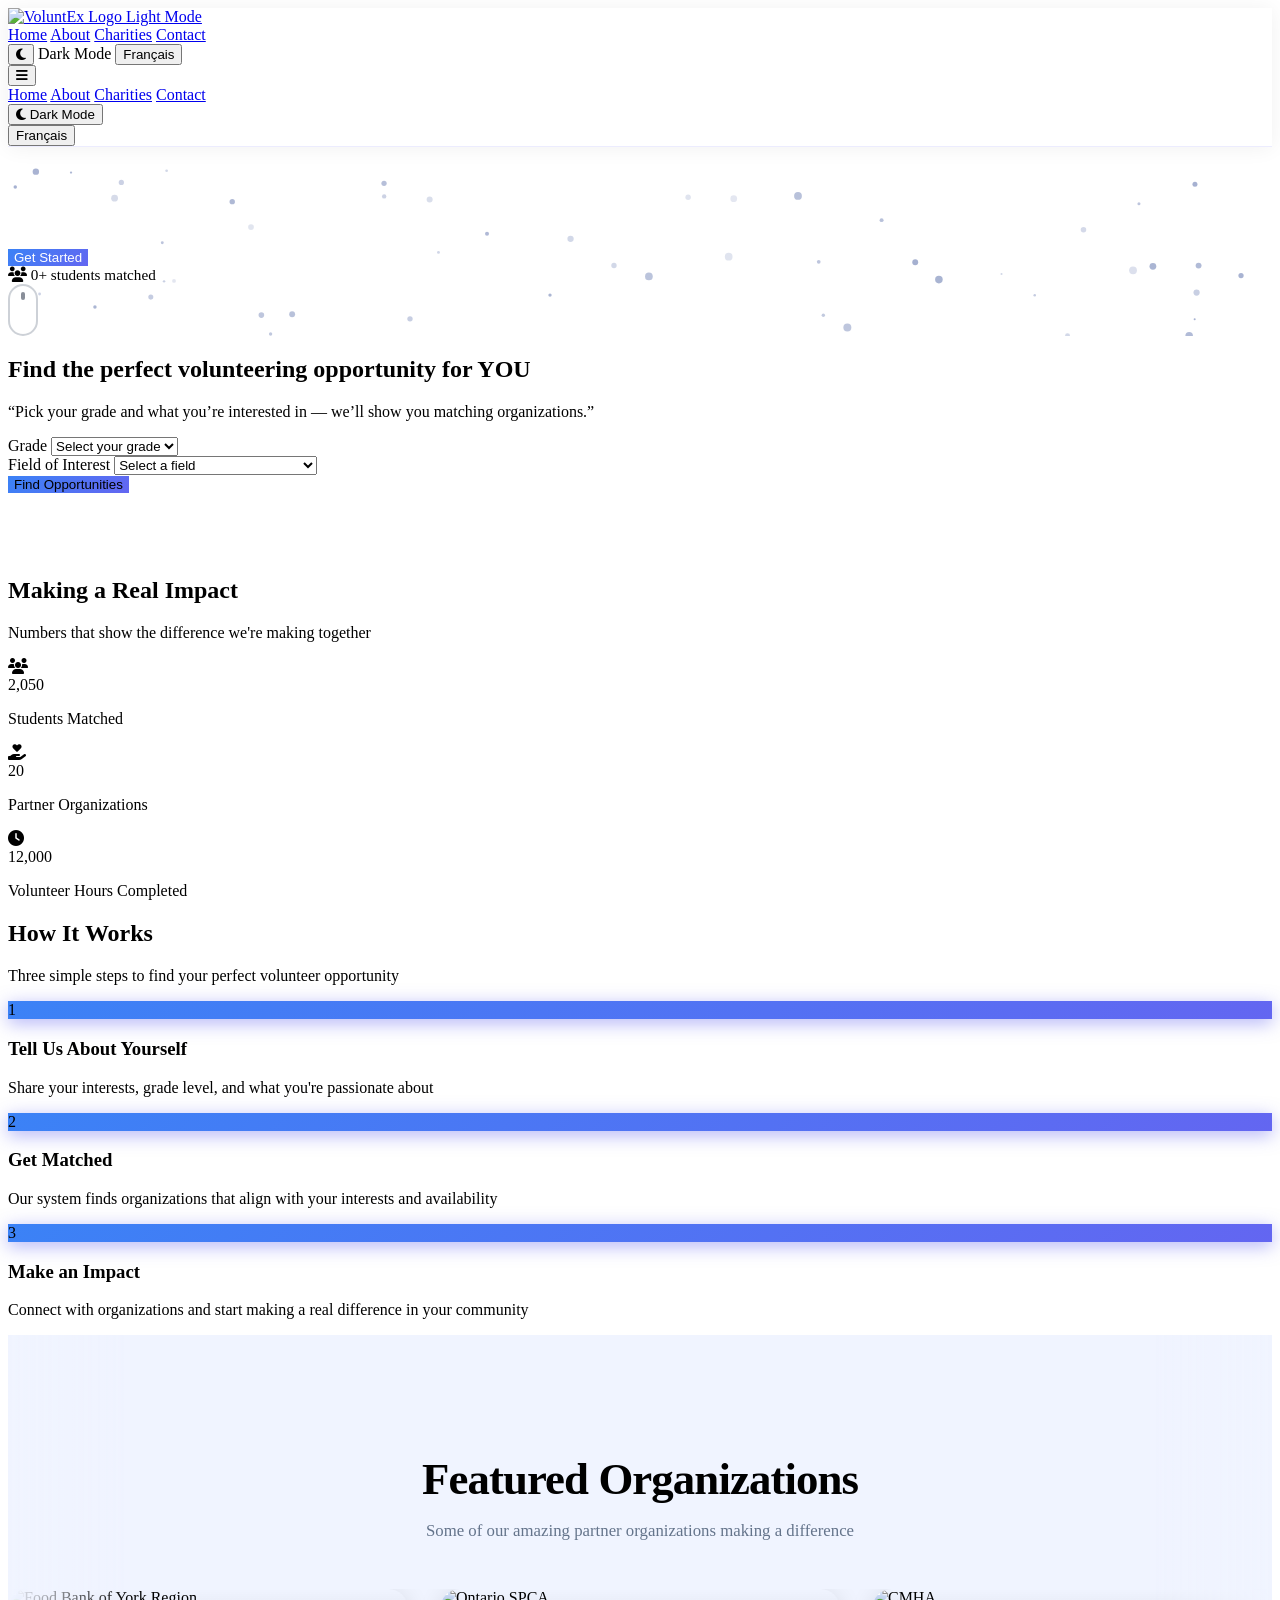
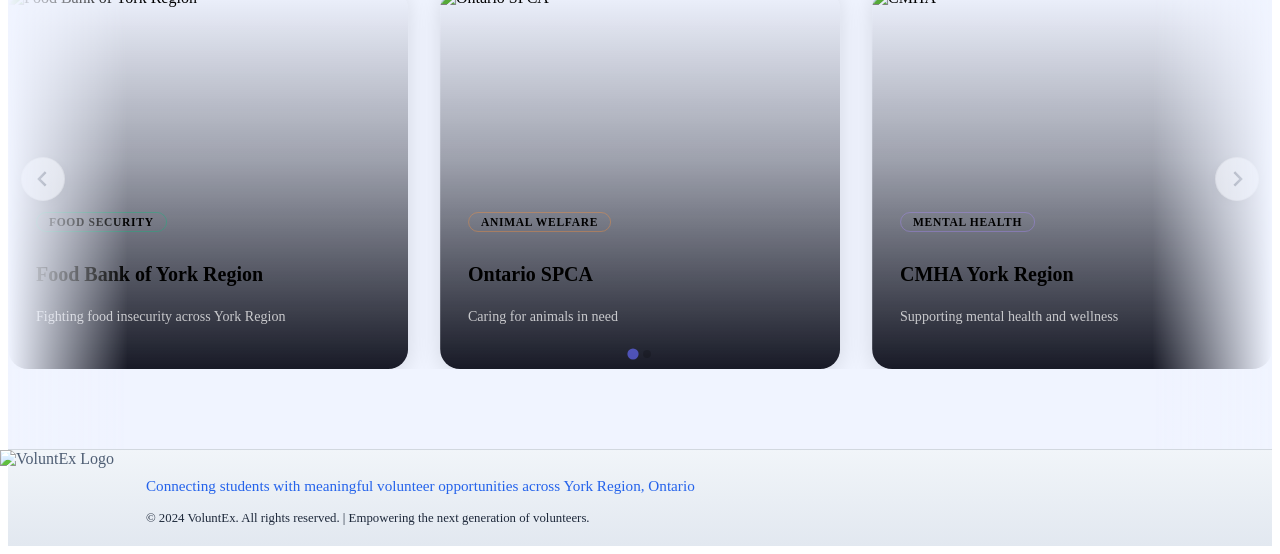
==== index.html @ 77d13716 "Reduce nodes to 70, weaken cursor forces, increase drag for slower interaction" ====
<!DOCTYPE html>
<html lang="en" class="scroll-smooth">
<head>
    <meta charset="UTF-8">
    <meta name="viewport" content="width=device-width, initial-scale=1.0">
    <title>VoluntEx - Connecting Students with Meaningful Volunteer Opportunities</title>
    <meta name="description" content="Are you ready to make real change? VoluntEx connects Ontario students with meaningful volunteer opportunities that go beyond graduation requirements.">
    
    <!-- Tailwind CSS -->
    <script src="https://cdn.tailwindcss.com"></script>
    
    <!-- Core Libraries -->
    <script src="https://cdnjs.cloudflare.com/ajax/libs/typed.js/2.0.12/typed.min.js"></script>
    <script src="https://cdnjs.cloudflare.com/ajax/libs/animejs/3.2.1/anime.min.js"></script>
    <script src="https://unpkg.com/splitting@1.0.6/dist/splitting.js"></script>
    <link href="https://unpkg.com/splitting@1.0.6/dist/splitting.css" rel="stylesheet">
    <script src="https://cdn.jsdelivr.net/npm/echarts@5.4.3/dist/echarts.min.js"></script>
    <script src="https://cdn.jsdelivr.net/npm/@splidejs/splide@4.1.4/dist/js/splide.min.js"></script>
    <link href="https://cdn.jsdelivr.net/npm/@splidejs/splide@4.1.4/dist/css/splide.min.css" rel="stylesheet">
    <!-- Font Awesome -->
   <link rel="preconnect" href="https://cdnjs.cloudflare.com" crossorigin>
<link rel="stylesheet" href="https://cdnjs.cloudflare.com/ajax/libs/font-awesome/6.5.2/css/all.min.css" crossorigin="anonymous" referrerpolicy="no-referrer">


    
    <!-- Dark Mode CSS -->
    <link rel="stylesheet" href="dark-mode.css">
    <link rel="stylesheet" href="font.css">
    <link rel="stylesheet" href="theme.css">

    
    <!-- Custom Styles -->
    <style>
        
        .animate-fade-in {
            animation: fadeIn 0.6s ease-out forwards;
        }
        
        .animate-slide-up {
            animation: slideUp 0.6s ease-out forwards;
        }
        
        .animate-scale-up {
            transform: scale(1.05);
        }
        
        .animate-slide-out {
            animation: slideOut 0.3s ease-out forwards;
        }
        
        @keyframes fadeIn {
            from { opacity: 0; }
            to { opacity: 1; }
        }
        
        @keyframes slideUp {
            from { 
                opacity: 0; 
                transform: translateY(30px); 
            }
            to { 
                opacity: 1; 
                transform: translateY(0); 
            }
        }
        
        @keyframes slideOut {
            from { 
                opacity: 1; 
                transform: translateX(0); 
            }
            to { 
                opacity: 0; 
                transform: translateX(100px); 
            }
        }
        
        .line-clamp-3 {
            display: -webkit-box;
            -webkit-line-clamp: 3;
            -webkit-box-orient: vertical;
            overflow: hidden;
        }
        
        .organization-card {
            opacity: 0;
            transform: translateY(30px);
        }
        
        .organization-card.animate-slide-up {
            opacity: 1;
            transform: translateY(0);
        }
        
        /* Particle background */
        #particle-canvas {
            position: absolute;
            top: 0;
            left: 0;
            width: 100%;
            height: 100%;
            z-index: 1;
        }
        
        .hero-content {
            position: relative;
            z-index: 2;
        }
        
        /* Custom scrollbar */
        ::-webkit-scrollbar {
            width: 8px;
        }
        
        ::-webkit-scrollbar-track {
            background: #f1f1f1;
        }
        
        ::-webkit-scrollbar-thumb {
            background: #1E3A8A;
            border-radius: 4px;
        }
        
        ::-webkit-scrollbar-thumb:hover {
            background: #1e40af;
        }
        
        /* Typed.js cursor styling */
        .typed-cursor {
            color: #1E3A8A;
            font-weight: 300;
        }
        .dark .typed-cursor {
            color: #60A5FA;
        }

        /* ── Hero gradient orbs (dark mode only) ── */
        .hero-orb {
            position: absolute;
            border-radius: 50%;
            filter: blur(90px);
            opacity: 0;
            pointer-events: none;
            z-index: 1;
            animation: heroOrbFloat 14s ease-in-out infinite;
        }
        html.dark .hero-orb { opacity: 0.15; }
        .hero-orb-1 { width: 560px; height: 560px; background: #3b82f6; top: -140px; left: -100px; animation-delay: 0s; }
        .hero-orb-2 { width: 420px; height: 420px; background: #6366f1; bottom: -100px; right: -80px; animation-delay: 7s; }
        /* JS parallax overrides the float animation, so pause CSS float when mouse is available */
        @media (hover: hover) {
            .hero-orb { animation-play-state: paused; }
        }
        @keyframes heroOrbFloat {
            0%,100% { transform: translateY(0) scale(1); }
            50%      { transform: translateY(-28px) scale(1.05); }
        }

        /* ── Hero h1 gradient (animated shift) ── */
        html.dark .hero-content h1 {
            background: linear-gradient(135deg, #ffffff 0%, #bfdbfe 40%, #a5b4fc 70%, #c4b5fd 100%);
            background-size: 250% 250%;
            -webkit-background-clip: text;
            -webkit-text-fill-color: transparent;
            background-clip: text;
            padding-bottom: 0.18em;
            line-height: 1.15;
            animation: heroGradientShift 6s ease-in-out infinite;
        }
        @keyframes heroGradientShift {
            0%   { background-position: 0% 50%; }
            50%  { background-position: 100% 50%; }
            100% { background-position: 0% 50%; }
        }

        /* ── Button shimmer sweep ── */
        #startMatching {
            position: relative;
            overflow: hidden;
        }
        #startMatching::after {
            content: '';
            position: absolute;
            top: 0;
            left: -75%;
            width: 50%;
            height: 100%;
            background: linear-gradient(120deg, transparent 0%, rgba(255,255,255,0.28) 50%, transparent 100%);
            transform: skewX(-20deg);
            animation: btnShimmer 3.5s ease-in-out infinite;
            animation-delay: 2s;
        }
        @keyframes btnShimmer {
            0%   { left: -75%; opacity: 0; }
            10%  { opacity: 1; }
            50%  { left: 125%; opacity: 1; }
            51%  { opacity: 0; }
            100% { left: 125%; opacity: 0; }
        }

        /* ── Hero stat badge ── */
        .hero-stat-badge {
            font-size: 0.95rem;
        }

        /* ── Button glow pulse ── */
        @keyframes vxBtnPulse {
            0%   { box-shadow: 0 0 0 0 rgba(59,130,246,0.6); }
            65%  { box-shadow: 0 0 0 16px rgba(59,130,246,0); }
            100% { box-shadow: 0 0 0 0 rgba(59,130,246,0); }
        }
        .hero-btn-pulse {
            animation: vxBtnPulse 2.5s ease-out infinite;
        }

        /* ── Scroll pill indicator ── */
        .hero-scroll-pill {
            width: 26px; height: 42px;
            border: 2px solid rgba(156,163,175,0.5);
            border-radius: 999px;
            display: flex;
            justify-content: center;
            padding-top: 6px;
        }
        html.dark .hero-scroll-pill {
            border-color: rgba(255,255,255,0.3);
        }
        .hero-scroll-dot {
            width: 4px; height: 8px;
            background: rgba(107,114,128,0.8);
            border-radius: 999px;
            animation: heroScrollDot 1.8s ease-in-out infinite;
        }
        html.dark .hero-scroll-dot { background: rgba(255,255,255,0.6); }
        @keyframes heroScrollDot {
            0%,100% { transform: translateY(0); opacity: 1; }
            60%      { transform: translateY(12px); opacity: 0; }
        }

        @media (prefers-reduced-motion: reduce) {
            .hero-orb, .hero-scroll-dot { animation: none; }
            .hero-btn-pulse { animation: none; }
        }
        
        /* Ensure proper contrast in hero section */
        .dark .bg-gradient-to-br.from-blue-50.to-indigo-100 {
            background: linear-gradient(to bottom right, #0F172A, #1E293B) !important;
        }
    </style>
</head>
<body class="bg-gray-50 dark:bg-slate-900 text-gray-600 dark:text-gray-200 transition-colors duration-300">
    
    <!-- Navigation -->
    <nav class="fixed top-0 left-0 right-0 z-50 bg-white/80 dark:bg-slate-900/80 backdrop-blur-md border-b border-gray-200 dark:border-gray-700">
        <div class="max-w-7xl mx-auto px-4 sm:px-6 lg:px-8">
            <div class="flex justify-between items-center h-16">
                
                <!-- Logo -->
<!-- Light mode logo (shown only in light mode) -->
    <a href="index.html" class="flex items-center">
    <img 
      src="images/blue-transparent-background.png" 
      alt="VoluntEx Logo Light Mode"
      class="logo-light h-40 md:h-100 w-auto mr-3"
    />

    <!-- Dark mode logo (shown only in dark mode) -->
    <img 
      src="images/no-background-logo.png" 
      alt="VoluntEx Logo Dark Mode"
      class="logo-dark h-40 md:h-100 w-auto mr-3"
    />
</a>

                
                <!-- Desktop Navigation -->
                <div class="hidden md:block">
                    <div class="ml-10 flex items-baseline space-x-8">
                        <a href="index.html" class="text-gray-600 dark:text-blue-400 font-medium hover:text-blue-700 dark:hover:text-blue-300 transition-colors" data-translate="home">Home</a>
                        <a href="about.html" class="text-gray-700 dark:text-gray-300 hover:text-gray-600 dark:hover:text-blue-400 transition-colors" data-translate="about">About</a>
                        <a href="charities.html" class="text-gray-700 dark:text-gray-300 hover:text-gray-600 dark:hover:text-blue-400 transition-colors" data-translate="charities">Charities</a>
                        <a href="contact.html" class="text-gray-700 dark:text-gray-300 hover:text-gray-600 dark:hover:text-blue-400 transition-colors" data-translate="contact">Contact</a>
                    </div>
                </div>
                
                <!-- Action Buttons -->
                <div class="hidden md:flex items-center space-x-4">
                    <button id="darkModeToggle" class="p-2 rounded-lg hover:bg-gray-100 dark:hover:bg-gray-800 transition-colors">
                        <i class="fa-solid fa-moon text-gray-600 dark:text-gray-600"></i>
                    </button>
                    <span id="darkModeText" class="text-sm text-gray-600 dark:text-gray-600" data-translate="darkMode">Dark Mode</span>
                    <button id="languageToggle" class="px-3 py-1 text-sm font-medium text-gray-600 dark:text-blue-400 hover:text-blue-700 dark:hover:text-blue-300 transition-colors">
                        <span id="languageText" data-translate="french">Français</span>
                    </button>
                </div>
                
                <!-- Mobile menu button -->
                <div class="md:hidden">
                    <button class="mobile-menu-btn p-2 rounded-md text-gray-700 dark:text-gray-300 hover:text-gray-600 dark:hover:text-blue-400">
                        <i class="fa-solid fa-bars"></i>
                    </button>
                </div>
            </div>
        </div>
        
        <!-- Mobile Navigation -->
        <div class="mobile-menu hidden md:hidden bg-white dark:bg-slate-900 border-t border-gray-200 dark:border-gray-700">
            <div class="px-2 pt-2 pb-3 space-y-1">
                <a href="index.html" class="block px-3 py-2 text-gray-600 dark:text-blue-400 font-medium" data-translate="home">Home</a>
                <a href="about.html" class="block px-3 py-2 text-gray-700 dark:text-gray-300 hover:text-gray-600 dark:hover:text-blue-400" data-translate="about">About</a>
                <a href="charities.html" class="block px-3 py-2 text-gray-700 dark:text-gray-300 hover:text-gray-600 dark:hover:text-blue-400" data-translate="charities">Charities</a>
                <a href="contact.html" class="block px-3 py-2 text-gray-700 dark:text-gray-300 hover:text-gray-600 dark:hover:text-blue-400" data-translate="contact">Contact</a>
                <div class="px-3 py-2">
                    <button id="mobileDarkModeToggle" class="flex items-center space-x-2 text-gray-700 dark:text-gray-300">
                        <i class="fa-solid fa-moon"></i>
                        <span data-translate="darkMode">Dark Mode</span>
                    </button>
                </div>
                <div class="px-3 py-2">
                    <button id="mobileLanguageToggle" class="flex items-center space-x-2 text-gray-600 dark:text-blue-400">
                        <span data-translate="french">Français</span>
                    </button>
                </div>
            </div>
        </div>
    </nav>

    <!-- Hero Section -->
    <section class="relative min-h-screen flex items-center justify-center overflow-hidden bg-gradient-to-br from-blue-50 to-indigo-100 dark:from-slate-900 dark:to-slate-800">
        <!-- Animated background orbs (dark mode only) -->
        <div class="hero-orb hero-orb-1"></div>
        <div class="hero-orb hero-orb-2"></div>

        <div id="particle-canvas"></div>

        <div class="hero-content max-w-7xl mx-auto px-4 sm:px-6 lg:px-8 text-center">
            <div class="max-w-4xl mx-auto">

                <!-- Main Motto -->
                <h1 class="text-5xl md:text-7xl font-bold text-black dark:text-white mb-6" style="opacity:0;transform:translateY(40px);">
                    <span id="motto" data-translate="motto">Are you ready to make real change?</span>
                </h1>

                <!-- Subtitle -->
                <p id="subtitle" class="text-xl md:text-2xl text-gray-600 dark:text-gray-300 mb-8" style="opacity:0;" data-translate="subtitle">
                    Connecting students with meaningful volunteer opportunities that go beyond graduation requirements.
                </p>

                <!-- CTA Button + stat badge -->
                <div class="flex flex-col sm:flex-row gap-4 justify-center items-center">
                    <button id="startMatching" class="bg-blue-600 hover:bg-blue-700 text-white font-semibold py-4 px-8 rounded-lg text-lg transition-all duration-300 transform hover:scale-105 hover:shadow-lg" data-translate="getStarted">
                        Get Started
                    </button>
                    <div class="hero-stat-badge flex items-center text-gray-600 dark:text-gray-400">
                        <i class="fa-solid fa-users mr-2"></i>
                        <span data-translate="studentsMatchedBadge">2,500+ students matched</span>
                    </div>
                </div>
            </div>
        </div>

        <!-- Scroll indicator -->
        <div class="absolute bottom-8 left-1/2 transform -translate-x-1/2">
            <div class="hero-scroll-pill">
                <div class="hero-scroll-dot"></div>
            </div>
        </div>
    </section>

    <!-- Student Matching Form Section -->
    <section id="matchingFormSection" class="hidden py-20 bg-white dark:bg-slate-900">
        <div class="max-w-4xl mx-auto px-4 sm:px-6 lg:px-8">
            <div class="text-center mb-12">
                <h2 class=”text-3xl md:text-4xl font-bold text-black

 dark:text-white
 mb-4” data-translate=”matchingFormTitle”>
                Find the perfect volunteering opportunity for YOU
                </h2>
                <p class=”text-lg text-gray-600 dark:text-gray-300” data-translate=”matchingFormSubtitle”>
                    “Pick your grade and what you’re interested in — we’ll show you matching organizations.”
                </p>
            </div>
            
            <form id="studentMatchingForm" class="bg-gray-50 dark:bg-slate-800 rounded-2xl p-8 shadow-lg">
                <div class="grid md:grid-cols-2 gap-6">
                   
                    
                    <!-- Grade -->
                    <div class="form-element md:col-span-2">
                        <label for="grade" class="block text-sm font-medium text-gray-700 dark:text-gray-300 mb-2" data-translate="grade">Grade</label>
                        <select id="grade" name="grade" required 
                                class="w-full px-4 py-3 border border-gray-300 dark:border-gray-600 rounded-lg focus:ring-2 focus:ring-blue-500 focus:border-transparent dark:bg-slate-700 
 dark:text-white
 transition-all">
                            <option value="" data-translate="selectGrade">Select your grade</option>
                            <option value="9" data-translate="grade9">Grade 9</option>
                            <option value="10" data-translate="grade10">Grade 10</option>
                            <option value="11" data-translate="grade11">Grade 11</option>
                            <option value="12" data-translate="grade12">Grade 12</option>
                        </select>
                    </div>
                    
                    <!-- Field of Interest -->
                    <div class="form-element md:col-span-2">
                        <label for="fieldOfInterest" class="block text-sm font-medium text-gray-700 dark:text-gray-300 mb-2" data-translate="fieldOfInterest">Field of Interest</label>
                        <select id="fieldOfInterest" name="fieldOfInterest" required 
                                class="w-full px-4 py-3 border border-gray-300 dark:border-gray-600 rounded-lg focus:ring-2 focus:ring-blue-500 focus:border-transparent dark:bg-slate-700 
 dark:text-white
 transition-all">
                            <option value="" data-translate="selectAField">Select a field</option>
                            <option value="Youth Services" data-translate="optYouthServices">Youth Services & Mentorship</option>
                            <option value="Food Security" data-translate="optFoodSecurity">Food Security & Nutrition</option>
                            <option value="Animal Welfare" data-translate="optAnimalWelfare">Animal Welfare & Care</option>
                            <option value="Mental Health" data-translate="optMentalHealth">Mental Health & Wellness</option>
                            <option value="Senior Support" data-translate="optSeniorSupport">Senior Support & Care</option>
                            <option value="Environmental" data-translate="optEnvironmental">Environmental & Sustainability</option>
                            <option value="Healthcare" data-translate="optHealthcare">Healthcare & Medical</option>
                            <option value="Women & Children's Shelter" data-translate="optWomensServices">Women & Children's Services</option>
                        </select>
                    </div>
                </div>   
                <div class="text-center mt-8 flex w-full justify-center">
                    <button type="submit" 
                            class="bg-blue-600 hover:bg-blue-700 text-black
 dark:text-white
 font-semibold py-4 px-8 rounded-lg text-lg transition-all duration-300 transform hover:scale-105 hover:shadow-lg" data-translate="findOpportunities">
                        Find Opportunities
                    </button>
                </div>
            </form>
        </div>
    </section>

    <!-- Matching Results Section -->
    <section id="matchingResults" class="hidden py-24 vx-matching-section" style="opacity:0;transform:translateY(40px);transition:opacity 0.6s ease,transform 0.6s ease;">
        <div class="max-w-7xl mx-auto px-4 sm:px-6 lg:px-8">
            <div class="text-center mb-14">
                <span class="vx-match-badge inline-block px-4 py-1 rounded-full text-sm font-semibold mb-4 tracking-widest uppercase" data-translate="yourMatches">Your Matches</span>
                <h2 class="vx-match-heading text-4xl md:text-5xl font-bold mb-4" data-translate="matchedOrganizations">Matched Organizations</h2>
                <div class="mx-auto w-16 h-1 rounded-full bg-blue-500"></div>
            </div>
            <div id="matchedOrganizations" class="grid md:grid-cols-2 lg:grid-cols-3 gap-8">
                <!-- Organization cards will be dynamically inserted here -->
            </div>
        </div>
    </section>

    <!-- Statistics Section -->
    <section class="py-20 bg-white dark:bg-slate-900">
        <div class="max-w-7xl mx-auto px-4 sm:px-6 lg:px-8">
            <div class="text-center mb-12">
                <h2 class="text-3xl md:text-4xl font-bold text-black

 dark:text-white
 mb-4" data-translate="impactTitle">
                    Making a Real Impact
                </h2>
                <p class="text-lg text-gray-600 dark:text-gray-300" data-translate="impactSubtitle">
                    Numbers that show the difference we're making together
                </p>
            </div>
            
            <div class="grid md:grid-cols-3 gap-8">
                <div class="text-center animate-on-scroll">
                    <div class="bg-blue-100 dark:bg-blue-900/30 rounded-full w-20 h-20 flex items-center justify-center mx-auto mb-4">
                        <i class="fa-solid fa-users text-gray-600 dark:text-blue-400 text-2xl"></i>
                    </div>
                    <div class="stat-counter text-4xl font-bold text-black
 
 dark:text-white
 mb-2" data-target="2500">0</div>
                    <p class="text-gray-600 dark:text-gray-300" data-translate="studentsMatched">Students Matched</p>
                </div>

                <div class="text-center animate-on-scroll">
                    <div class="bg-green-100 dark:bg-green-900/30 rounded-full w-20 h-20 flex items-center justify-center mx-auto mb-4">
                        <i class="fa-solid fa-hand-holding-heart text-green-600 dark:text-green-400 text-2xl"></i>
                    </div>
                    <div class="stat-counter text-4xl font-bold text-black

 dark:text-white
 mb-2" data-target="25">0</div>
                    <p class="text-gray-600 dark:text-gray-300" data-translate="partnerOrganizations">Partner Organizations</p>
                </div>

                <div class="text-center animate-on-scroll">
                    <div class="bg-purple-100 dark:bg-purple-900/30 rounded-full w-20 h-20 flex items-center justify-center mx-auto mb-4">
                        <i class="fa-solid fa-clock text-purple-600 dark:text-purple-400 text-2xl"></i>
                    </div>
                    <div class="stat-counter text-4xl font-bold text-black

 dark:text-white
 mb-2" data-target="15000">0</div>
                    <p class="text-gray-600 dark:text-gray-300" data-translate="volunteerHoursCompleted">Volunteer Hours Completed</p>
                </div>
            </div>
        </div>
    </section>

    <!-- How It Works Section -->
    <section class="py-20 bg-gray-50 dark:bg-slate-800">
        <div class="max-w-7xl mx-auto px-4 sm:px-6 lg:px-8">
            <div class="text-center mb-12">
                <h2 class="text-3xl md:text-4xl font-bold text-black

 dark:text-white
 mb-4" data-translate="howItWorks">
                    How It Works
                </h2>
                <p class="text-lg text-gray-600 dark:text-gray-300" data-translate="howItWorksSubtitle">
                    Three simple steps to find your perfect volunteer opportunity
                </p>
            </div>
            
            <div class="grid md:grid-cols-3 gap-8">
                <div class="text-center animate-on-scroll">
                    <div class="bg-blue-600 text-black
 dark:text-white
 rounded-full w-16 h-16 flex items-center justify-center mx-auto mb-6 text-2xl font-bold">1</div>
                    <h3 class="text-xl font-semibold text-black

 dark:text-white
 mb-4" data-translate="step1Title">Tell Us About Yourself</h3>
                    <p class="text-gray-600 dark:text-gray-300" data-translate="step1Desc">Share your interests, grade level, and what you're passionate about</p>
                </div>

                <div class="text-center animate-on-scroll">
                    <div class="bg-blue-600 text-black
 dark:text-white
 rounded-full w-16 h-16 flex items-center justify-center mx-auto mb-6 text-2xl font-bold">2</div>
                    <h3 class="text-xl font-semibold text-black

 dark:text-white
 mb-4" data-translate="step2Title">Get Matched</h3>
                    <p class="text-gray-600 dark:text-gray-300" data-translate="step2Desc">Our system finds organizations that align with your interests and availability</p>
                </div>

                <div class="text-center animate-on-scroll">
                    <div class="bg-blue-600 text-black
 dark:text-white
 rounded-full w-16 h-16 flex items-center justify-center mx-auto mb-6 text-2xl font-bold">3</div>
                    <h3 class="text-xl font-semibold text-black

 dark:text-white
 mb-4" data-translate="step3Title">Make an Impact</h3>
                    <p class="text-gray-600 dark:text-gray-300" data-translate="step3Desc">Connect with organizations and start making a real difference in your community</p>
                </div>
            </div>
        </div>
    </section>

    <!-- Featured Organizations Section -->
    <section class="vx-carousel-section">
        <style>
            /* Section wrapper */
            .vx-carousel-section {
                padding: 5rem 0;
                background: #f0f4ff;
                position: relative;
                overflow: hidden;
            }
            html.dark .vx-carousel-section {
                background: linear-gradient(180deg, #0a0f1e 0%, #0f172a 100%);
            }

            /* Fade edges */
            .vx-carousel-section::before,
            .vx-carousel-section::after {
                content: '';
                position: absolute;
                top: 0; bottom: 0;
                width: 120px;
                z-index: 10;
                pointer-events: none;
            }
            .vx-carousel-section::before {
                left: 0;
                background: linear-gradient(to right, #f0f4ff, transparent);
            }
            .vx-carousel-section::after {
                right: 0;
                background: linear-gradient(to left, #f0f4ff, transparent);
            }
            html.dark .vx-carousel-section::before {
                background: linear-gradient(to right, #0a0f1e, transparent);
            }
            html.dark .vx-carousel-section::after {
                background: linear-gradient(to left, #0a0f1e, transparent);
            }

            /* Header */
            .vx-carousel-header {
                text-align: center;
                margin-bottom: 3rem;
                position: relative;
                z-index: 2;
            }
            .vx-carousel-header h2 {
                font-size: clamp(2rem, 4vw, 2.8rem);
                font-weight: 800;
                color: #0f172a;
                letter-spacing: -0.02em;
                margin-bottom: 0.5rem;
            }
            html.dark .vx-carousel-header h2 {
                color: #f1f5f9;
            }
            .vx-carousel-header p {
                color: #64748b;
                font-size: 1.05rem;
            }
            html.dark .vx-carousel-header p {
                color: #94a3b8;
            }

            /* Cards */
            .vx-org-card {
                border-radius: 1.25rem;
                overflow: hidden;
                position: relative;
                height: 380px;
                cursor: pointer;
                box-shadow: 0 4px 24px rgba(0,0,0,0.12);
                transition: transform 0.4s cubic-bezier(0.4,0,0.2,1), box-shadow 0.4s ease;
            }
            .vx-org-card:hover {
                transform: translateY(-8px) scale(1.02);
                box-shadow: 0 20px 50px rgba(0,0,0,0.22);
            }
            .vx-org-card img {
                width: 100%; height: 100%;
                object-fit: cover;
                transition: transform 0.6s ease;
            }
            .vx-org-card:hover img {
                transform: scale(1.07);
            }
            /* Gradient overlay */
            .vx-org-card-overlay {
                position: absolute;
                inset: 0;
                background: linear-gradient(to top, rgba(5,7,20,0.92) 0%, rgba(5,7,20,0.35) 55%, transparent 100%);
                display: flex;
                flex-direction: column;
                justify-content: flex-end;
                padding: 1.75rem;
            }
            .vx-org-card-badge {
                display: inline-block;
                padding: 3px 12px;
                border-radius: 999px;
                font-size: 0.72rem;
                font-weight: 700;
                letter-spacing: 0.06em;
                text-transform: uppercase;
                margin-bottom: 0.6rem;
                width: fit-content;
            }
            .vx-org-card h3 {
                font-size: 1.25rem;
                font-weight: 700;
                color: #fff;
                margin-bottom: 0.3rem;
                line-height: 1.3;
            }
            .vx-org-card p {
                font-size: 0.88rem;
                color: rgba(255,255,255,0.72);
                line-height: 1.5;
            }

            /* Custom Splide arrows */
            #featuredOrganizations .splide__arrow {
                background: rgba(255,255,255,0.12);
                border: 1px solid rgba(255,255,255,0.2);
                backdrop-filter: blur(8px);
                width: 44px; height: 44px;
                border-radius: 50%;
                transition: background 0.2s, transform 0.2s;
            }
            #featuredOrganizations .splide__arrow:hover {
                background: rgba(99,102,241,0.5);
                transform: scale(1.1);
            }
            #featuredOrganizations .splide__arrow svg {
                fill: #fff;
            }

            /* Splide pagination dots */
            #featuredOrganizations .splide__pagination__page {
                background: rgba(255,255,255,0.3);
                width: 8px; height: 8px;
                transition: background 0.25s, transform 0.25s;
            }
            #featuredOrganizations .splide__pagination__page.is-active {
                background: #6366f1;
                transform: scale(1.4);
            }

            /* Light mode overrides for carousel */
            /* Light mode carousel fixes */
            html:not(.dark) #featuredOrganizations .splide__arrow {
                background: rgba(255,255,255,0.85);
                border: 1px solid rgba(0,0,0,0.12);
                box-shadow: 0 2px 8px rgba(0,0,0,0.12);
            }
            html:not(.dark) #featuredOrganizations .splide__arrow:hover {
                background: rgba(99,102,241,0.15);
                border-color: rgba(99,102,241,0.4);
            }
            html:not(.dark) #featuredOrganizations .splide__arrow svg {
                fill: #1e293b;
            }
            html:not(.dark) #featuredOrganizations .splide__pagination__page {
                background: rgba(0,0,0,0.25);
            }
            html:not(.dark) #featuredOrganizations .splide__pagination__page.is-active {
                background: #6366f1;
            }
        </style>

        <div class="max-w-7xl mx-auto px-4 sm:px-6 lg:px-8" style="position:relative;z-index:2;">
            <div class="vx-carousel-header">
                <h2 data-translate="featuredOrganizations">Featured Organizations</h2>
                <p data-translate="featuredSubtitle">Some of our amazing partner organizations making a difference</p>
            </div>

            <div class="splide" id="featuredOrganizations">
                <div class="splide__track">
                    <ul class="splide__list">
                        <li class="splide__slide">
                            <div class="vx-org-card">
                                <img src="images/york-region-food-bank.jpg" alt="Food Bank of York Region">
                                <div class="vx-org-card-overlay">
                                    <span class="vx-org-card-badge" style="background:rgba(16,185,129,0.25);color:#6ee7b7;border:1px solid rgba(16,185,129,0.4);" data-translate="foodSecurity">Food Security</span>
                                    <h3>Food Bank of York Region</h3>
                                    <p data-translate="carouselFoodDesc">Fighting food insecurity across York Region</p>
                                </div>
                            </div>
                        </li>
                        <li class="splide__slide">
                            <div class="vx-org-card">
                                <img src="images/ontario-spca.jpeg" alt="Ontario SPCA">
                                <div class="vx-org-card-overlay">
                                    <span class="vx-org-card-badge" style="background:rgba(251,146,60,0.25);color:#fcd34d;border:1px solid rgba(251,146,60,0.4);" data-translate="animalWelfare">Animal Welfare</span>
                                    <h3>Ontario SPCA</h3>
                                    <p data-translate="carouselSpcaDesc">Caring for animals in need</p>
                                </div>
                            </div>
                        </li>
                        <li class="splide__slide">
                            <div class="vx-org-card">
                                <img src="https://kimi-web-img.moonshot.cn/img/images.squarespace-cdn.com/bf0db8737e4ede91184d781d9376aa9f0cd2a75e.png" alt="CMHA">
                                <div class="vx-org-card-overlay">
                                    <span class="vx-org-card-badge" style="background:rgba(167,139,250,0.25);color:#c4b5fd;border:1px solid rgba(167,139,250,0.4);" data-translate="mentalHealth">Mental Health</span>
                                    <h3>CMHA York Region</h3>
                                    <p data-translate="carouselCmhaDesc">Supporting mental health and wellness</p>
                                </div>
                            </div>
                        </li>
                        <li class="splide__slide">
                            <div class="vx-org-card">
                                <img src="https://kimi-web-img.moonshot.cn/img/discoveryvillages.com/3a3194fef234b60854544bc9b6d9cff89814b6bd.jpg" alt="CHATS">
                                <div class="vx-org-card-overlay">
                                    <span class="vx-org-card-badge" style="background:rgba(20,184,166,0.25);color:#99f6e4;border:1px solid rgba(20,184,166,0.4);" data-translate="seniorSupport">Senior Support</span>
                                    <h3>CHATS</h3>
                                    <p data-translate="carouselChatsDesc">Supporting seniors in our community</p>
                                </div>
                            </div>
                        </li>
                    </ul>
                </div>
            </div>
        </div>
    </section>

    <!-- Footer -->
    <footer class="vx-footer">
        <div class="max-w-4xl mx-auto px-6 py-12 vx-footer-inner">
            <img src="images/no-background-logo.png" alt="VoluntEx Logo" class="vx-footer-logo">
            <div class="vx-footer-text">
                <p class="vx-footer-tagline" data-translate="footerTagline">Connecting students with meaningful volunteer opportunities across York Region, Ontario</p>
                <p class="vx-footer-copy" data-translate="footerCopy">© 2024 VoluntEx. All rights reserved. | Empowering the next generation of volunteers.</p>
            </div>
        </div>
    </footer>

    <!-- Particle Background Script -->
    <script>
        let particles = [];
        let canvas, ctx;
        
        function setupParticles() {
            canvas = document.createElement('canvas');
            canvas.id = 'particle-canvas';
            canvas.style.position = 'absolute';
            canvas.style.top = '0';
            canvas.style.left = '0';
            canvas.style.width = '100%';
            canvas.style.height = '100%';
            canvas.style.zIndex = '1';
            
            const heroSection = document.querySelector('.relative.min-h-screen');
            heroSection.style.position = 'relative';
            heroSection.appendChild(canvas);
            
            ctx = canvas.getContext('2d');
            
            function resizeCanvas() {
                canvas.width = heroSection.offsetWidth;
                canvas.height = heroSection.offsetHeight;
            }
            
            resizeCanvas();
            window.addEventListener('resize', resizeCanvas);
            
            // Create particles
            for (let i = 0; i < 50; i++) {
                particles.push({
                    x: Math.random() * canvas.width,
                    y: Math.random() * canvas.height,
                    vx: (Math.random() - 0.5) * 0.5,
                    vy: (Math.random() - 0.5) * 0.5,
                    size: Math.random() * 3 + 1,
                    opacity: Math.random() * 0.3 + 0.1
                });
            }
            
            animateParticles();
        }
        
        function animateParticles() {
            ctx.clearRect(0, 0, canvas.width, canvas.height);
            
            particles.forEach(particle => {
                particle.x += particle.vx;
                particle.y += particle.vy;
                
                if (particle.x < 0 || particle.x > canvas.width) particle.vx *= -1;
                if (particle.y < 0 || particle.y > canvas.height) particle.vy *= -1;
                
                ctx.beginPath();
                ctx.arc(particle.x, particle.y, particle.size, 0, Math.PI * 2);
                ctx.fillStyle = `rgba(30, 58, 138, ${particle.opacity})`;
                ctx.fill();
            });
            
            requestAnimationFrame(animateParticles);
        }
        
        // Initialize particles after page load
        document.addEventListener('DOMContentLoaded', setupParticles);
    </script>

    <!-- Initialize Splide Carousel -->
    <script>
        document.addEventListener('DOMContentLoaded', function() {
            new Splide('#featuredOrganizations', {
                type: 'loop',
                perPage: 3,
                perMove: 1,
                gap: '2rem',
                autoplay: true,
                interval: 4000,
                breakpoints: {
                    768: {
                        perPage: 1,
                    },
                    1024: {
                        perPage: 2,
                    }
                }
            }).mount();
        });
    </script>

    <!-- Main JavaScript -->
    <script src="main.js?v=28"></script>

    <!-- Hero: Interactive Network Canvas v3 -->
    <script>
    (function () {
        'use strict';

        var canvas, ctx, W, H;
        var mouse = { x: -9999, y: -9999 };
        var nodes = [], ripples = [], packets = [], trail = [];
        var reduced   = window.matchMedia('(prefers-reduced-motion: reduce)').matches;
        var lastPulse = 0;

        var NODE_COUNT  = 70;
        var CONNECT_D   = 165;
        var REPEL_R     = 112;
        var ATTRACT_R   = 245;
        var WEB_R       = 175;
        var MAX_PACKETS = 30;
        var TRAIL_LEN   = 24;
        var COLORS      = ['#3b82f6','#6366f1','#8b5cf6','#60a5fa','#a78bfa'];

        /* Smooth lerp for per-node glow factor — avoids the binary near/far flicker */
        function lerp(a, b, t) { return a + (b - a) * t; }

        function isDark() { return document.documentElement.classList.contains('dark'); }
        function hex(h)   { return { r:parseInt(h.slice(1,3),16), g:parseInt(h.slice(3,5),16), b:parseInt(h.slice(5,7),16) }; }

        function mkNode(xBias) {
            var hub = Math.random() < 0.14;
            var z   = Math.random();
            var spd = 0.03 + z * 0.08;
            var br  = hub ? (1.6 + z*2.4) : (0.6 + z*1.7);
            /* xBias: 0=full random, 1=right half, -1=left half */
            var x = xBias === 1  ? W*0.5 + Math.random()*W*0.5
                  : xBias === -1 ? Math.random()*W*0.5
                  : Math.random()*W;
            return {
                x: x, y: Math.random()*H,
                vx: (Math.random()-0.5)*spd, vy: (Math.random()-0.5)*spd,
                r: br, br: br, z: z,
                op: 0.30 + z*0.70,
                c:  COLORS[Math.floor(Math.random()*COLORS.length)],
                ph: Math.random()*Math.PI*2, hub: hub
            };
        }

        function init() {
            var el = document.getElementById('particle-canvas');
            if (!el) return;
            canvas = document.createElement('canvas');
            canvas.style.cssText = 'position:absolute;top:0;left:0;width:100%;height:100%;display:block;pointer-events:none;';
            el.innerHTML = ''; el.appendChild(canvas);
            ctx = canvas.getContext('2d');
            resize();
            /* Spread evenly: first third left, middle third anywhere, last third right */
            var third = Math.floor(NODE_COUNT / 3);
            for (var i = 0; i < NODE_COUNT; i++) {
                var bias = i < third ? -1 : (i < third*2 ? 0 : 1);
                nodes.push(mkNode(bias));
            }
            window.addEventListener('resize', resize);
            var hero = el.closest('section') || el.parentElement;
            hero.addEventListener('mousemove', function(e) {
                var r = canvas.getBoundingClientRect();
                mouse.x = e.clientX-r.left; mouse.y = e.clientY-r.top;
            });
            hero.addEventListener('mouseleave', function() { mouse.x=-9999; mouse.y=-9999; trail.length=0; });
            hero.addEventListener('click', function(e) {
                if (reduced) return;
                var r = canvas.getBoundingClientRect();
                ripples.push({ x:e.clientX-r.left, y:e.clientY-r.top, r:0, a:1 });
            });
            requestAnimationFrame(draw);
        }

        function resize() {
            var el = document.getElementById('particle-canvas');
            if (!el||!canvas) return;
            W = canvas.width = el.offsetWidth; H = canvas.height = el.offsetHeight;
        }

        function draw(ts) {
            requestAnimationFrame(draw);
            ctx.clearRect(0,0,W,H);
            if (!isDark()) return;

            var t  = ts * 0.001;
            var mx = mouse.x, my = mouse.y;
            var hm = mx > -100;
            var i, j, n, a, b, dx, dy, d, al, rgb, g, rip, k, pk;

            /* ── AUTO-PULSE every 3s from cursor ── */
            if (hm && !reduced && t - lastPulse > 3) {
                ripples.push({ x:mx, y:my, r:0, a:0.5 });
                lastPulse = t;
            }

            /* ── MOUSE COMET TRAIL ── */
            if (hm && !reduced) {
                trail.push({ x:mx, y:my });
                if (trail.length > TRAIL_LEN) trail.shift();
                for (i = 0; i < trail.length; i++) {
                    var age = (i+1) / trail.length;          // 0=oldest 1=newest
                    ctx.beginPath();
                    ctx.arc(trail[i].x, trail[i].y, age*3.2, 0, Math.PI*2);
                    ctx.fillStyle = 'rgba(167,139,250,'+(age*0.38)+')';
                    ctx.fill();
                }
            }

            /* ── CURSOR AURA ── */
            if (hm) {
                var aura = ctx.createRadialGradient(mx,my,0, mx,my,270);
                aura.addColorStop(0,   'rgba(99,102,241,0.14)');
                aura.addColorStop(0.38,'rgba(59,130,246,0.06)');
                aura.addColorStop(1,   'rgba(99,102,241,0)');
                ctx.beginPath(); ctx.arc(mx,my,270,0,Math.PI*2);
                ctx.fillStyle=aura; ctx.fill();
                /* cursor glow — radial gradient, no shadowBlur */
                var cdg = ctx.createRadialGradient(mx,my,0, mx,my,18);
                cdg.addColorStop(0,'rgba(167,139,250,0.7)');
                cdg.addColorStop(1,'rgba(167,139,250,0)');
                ctx.beginPath(); ctx.arc(mx,my,18,0,Math.PI*2);
                ctx.fillStyle=cdg; ctx.fill();
                ctx.beginPath(); ctx.arc(mx,my,3.5,0,Math.PI*2);
                ctx.fillStyle='rgba(200,180,255,0.95)'; ctx.fill();
            }

            /* ── RIPPLES ── */
            for (i=ripples.length-1; i>=0; i--) {
                rip=ripples[i]; rip.r+=5.2;
                rip.a=Math.max(0, 1-rip.r/255);
                if (rip.a<=0) { ripples.splice(i,1); continue; }
                ctx.beginPath(); ctx.arc(rip.x,rip.y,rip.r,0,Math.PI*2);
                ctx.strokeStyle='rgba(99,102,241,'+(rip.a*0.5)+')';
                ctx.lineWidth=1.6; ctx.stroke();
                ctx.beginPath(); ctx.arc(rip.x,rip.y,rip.r*0.55,0,Math.PI*2);
                ctx.strokeStyle='rgba(139,92,246,'+(rip.a*0.22)+')';
                ctx.lineWidth=3; ctx.stroke();
            }

            /* ── PHYSICS ── */
            if (!reduced) {
                for (i=0; i<nodes.length; i++) {
                    n=nodes[i];
                    /* organic noise drift — every node wanders differently */
                    n.vx += Math.sin(t*0.38 + n.ph       ) * 0.002;
                    n.vy += Math.cos(t*0.38 + n.ph * 1.37) * 0.002;

                    if (hm) {
                        dx=n.x-mx; dy=n.y-my; d=Math.sqrt(dx*dx+dy*dy);
                        if (d < REPEL_R && d > 0.5) {
                            var f=Math.pow(1-d/REPEL_R,2)*1.6;
                            n.vx+=(dx/d)*f; n.vy+=(dy/d)*f;
                        } else if (d < ATTRACT_R) {
                            var t2=(d-REPEL_R)/(ATTRACT_R-REPEL_R);
                            var af=(1-t2)*0.12;
                            n.vx-=(dx/d)*af; n.vy-=(dy/d)*af;
                        }
                    }
                    for (k=0; k<ripples.length; k++) {
                        rip=ripples[k];
                        dx=n.x-rip.x; dy=n.y-rip.y; d=Math.sqrt(dx*dx+dy*dy);
                        var band=Math.abs(d-rip.r);
                        if (band<42 && d>0.5) { var rf=(1-band/42)*3.3*rip.a; n.vx+=(dx/d)*rf; n.vy+=(dy/d)*rf; }
                    }
                    /* deeper nodes damp faster (feels further away) */
                    var drag = 0.91 + n.z*0.01;
                    n.vx*=drag; n.vy*=drag;
                    n.x+=n.vx; n.y+=n.vy;
                }
            }

            /* ── WRAP + PULSE ── */
            for (i=0; i<nodes.length; i++) {
                n=nodes[i];
                /* pulse amplitude scales with node size — tiny nodes never shrink to 0 */
                n.r = n.br + Math.sin(t*1.65+n.ph) * (n.br * 0.22);
                if (n.x<-30) n.x=W+30; else if (n.x>W+30) n.x=-30;
                if (n.y<-30) n.y=H+30; else if (n.y>H+30) n.y=-30;
            }

            /* ── CONNECTIONS + spawn ENERGY PACKETS ── */
            for (i=0; i<nodes.length; i++) {
                a=nodes[i]; var ra=hex(a.c);
                for (j=i+1; j<nodes.length; j++) {
                    b=nodes[j];
                    /* soft depth fade instead of hard cutoff */
                    var zDiff = Math.abs(a.z-b.z);
                    if (zDiff >= 0.7) continue;
                    var zFade = 1 - zDiff/0.7;          /* 0→1, fades smoothly */
                    dx=a.x-b.x; dy=a.y-b.y; d=Math.sqrt(dx*dx+dy*dy);
                    var cd = CONNECT_D*(0.65+(a.z+b.z)*0.28);
                    if (d>=cd) continue;
                    al=(1-d/cd)*0.26*((a.op+b.op)*0.5)*zFade;
                    if (hm) {
                        var mda=Math.hypot(a.x-mx,a.y-my);
                        var mdb=Math.hypot(b.x-mx,b.y-my);
                        /* smooth boost — no hard threshold snap */
                        var mf=Math.max(Math.max(0,1-mda/200), Math.max(0,1-mdb/200));
                        al=Math.min(al*(1+mf*3.5), 0.9);
                        /* spawn energy packet along lit edges */
                        if (mf>0.15 && packets.length<MAX_PACKETS && Math.random()<0.004)
                            packets.push({ ax:a.x,ay:a.y, bx:b.x,by:b.y, t:0, c:a.c, spd:0.012+Math.random()*0.022 });
                    }
                    var rb=hex(b.c);
                    g=ctx.createLinearGradient(a.x,a.y,b.x,b.y);
                    g.addColorStop(0,'rgba('+ra.r+','+ra.g+','+ra.b+','+al+')');
                    g.addColorStop(1,'rgba('+rb.r+','+rb.g+','+rb.b+','+al+')');
                    ctx.beginPath(); ctx.moveTo(a.x,a.y); ctx.lineTo(b.x,b.y);
                    ctx.strokeStyle=g; ctx.lineWidth=0.6+(a.z+b.z)*0.22; ctx.stroke();
                }
            }

            /* ── ENERGY PACKETS traveling along edges ── */
            for (i=packets.length-1; i>=0; i--) {
                pk=packets[i]; pk.t+=pk.spd;
                if (pk.t>1) { packets.splice(i,1); continue; }
                var px=pk.ax+(pk.bx-pk.ax)*pk.t;
                var py=pk.ay+(pk.by-pk.ay)*pk.t;
                var pa=Math.sin(pk.t*Math.PI)*0.9;
                var pRgb=hex(pk.c);
                /* packet glow — radial gradient, no shadowBlur */
                var pgg=ctx.createRadialGradient(px,py,0,px,py,9);
                pgg.addColorStop(0,'rgba('+pRgb.r+','+pRgb.g+','+pRgb.b+','+(pa*0.8)+')');
                pgg.addColorStop(1,'rgba('+pRgb.r+','+pRgb.g+','+pRgb.b+',0)');
                ctx.beginPath(); ctx.arc(px,py,9,0,Math.PI*2); ctx.fillStyle=pgg; ctx.fill();
                ctx.beginPath(); ctx.arc(px,py,2.2,0,Math.PI*2);
                ctx.fillStyle='rgba('+pRgb.r+','+pRgb.g+','+pRgb.b+','+pa+')'; ctx.fill();
            }

            /* ── CURSOR WEB LINES ── */
            if (hm) {
                for (i=0; i<nodes.length; i++) {
                    n=nodes[i]; d=Math.hypot(n.x-mx,n.y-my);
                    if (d>=WEB_R) continue;
                    al=Math.pow(1-d/WEB_R,1.6)*0.58*n.op;
                    rgb=hex(n.c);
                    g=ctx.createLinearGradient(mx,my,n.x,n.y);
                    g.addColorStop(0,'rgba(167,139,250,'+al+')');
                    g.addColorStop(1,'rgba('+rgb.r+','+rgb.g+','+rgb.b+','+(al*0.35)+')');
                    ctx.beginPath(); ctx.moveTo(mx,my); ctx.lineTo(n.x,n.y);
                    ctx.strokeStyle=g; ctx.lineWidth=(1-d/WEB_R)*1.5; ctx.stroke();
                }
            }

            /* ── NODES — no shadowBlur, smooth nf factor ── */
            for (i=0; i<nodes.length; i++) {
                n=nodes[i]; rgb=hex(n.c);

                /* nf = 0 (far from cursor) → 1 (close to cursor), continuous */
                var nd  = hm ? Math.hypot(n.x-mx, n.y-my) : 9999;
                var nf  = Math.max(0, 1 - nd/WEB_R);          /* 0–1, no binary snap */
                nf = nf * nf;                                   /* ease-in so approach feels gradual */

                /* halo: two radial gradient layers for richness */
                var baseHalo = n.r * (2.5 + n.z * 1.2);
                var haloR    = baseHalo + nf * n.r * 3.5;
                var haloA    = lerp(0.15 * n.op, 0.42, nf);

                g = ctx.createRadialGradient(n.x,n.y,0, n.x,n.y,haloR);
                g.addColorStop(0, 'rgba('+rgb.r+','+rgb.g+','+rgb.b+','+haloA.toFixed(3)+')');
                g.addColorStop(0.5,'rgba('+rgb.r+','+rgb.g+','+rgb.b+','+(haloA*0.4).toFixed(3)+')');
                g.addColorStop(1, 'rgba('+rgb.r+','+rgb.g+','+rgb.b+',0)');
                ctx.beginPath(); ctx.arc(n.x,n.y,haloR,0,Math.PI*2);
                ctx.fillStyle=g; ctx.fill();

                /* core — bake depth opacity into color, no globalAlpha */
                var coreA = lerp(n.op * 0.85, 1.0, nf);
                ctx.beginPath(); ctx.arc(n.x,n.y,n.r,0,Math.PI*2);
                ctx.fillStyle='rgba('+rgb.r+','+rgb.g+','+rgb.b+','+coreA.toFixed(3)+')';
                ctx.fill();

                /* specular highlight */
                var specA = lerp(0.35 * n.op, 0.65, nf);
                ctx.beginPath(); ctx.arc(n.x-n.r*0.3,n.y-n.r*0.3,n.r*0.42,0,Math.PI*2);
                ctx.fillStyle='rgba(255,255,255,'+specA.toFixed(3)+')'; ctx.fill();
            }
        }

        window.addEventListener('load', init);
    })();
    </script>
</body>

<style>
/* Light mode only (when <html> does NOT have .dark) */
html:not(.dark) h2 {
  color: #000 !important;
  background: transparent !important;
}

/* Dark mode (when <html> HAS .dark) */
html.dark h2 {
  color: #ffff !important;
  background: transparent !important; /* or remove if you want a bar */
}
</style>


<style>
/* Light mode only (when <html> does NOT have .dark) */
html:not(.dark) h3 {
  color: #000 !important;
  background: transparent !important;
}

/* Dark mode (when <html> HAS .dark) */
html.dark h3 {
  color: #ffff !important;
  background: transparent !important; /* or remove if you want a bar */
}
</style>



<style>
/* Light mode only (when <html> does NOT have .dark) */
html:not(.dark) span {
  color: #000 !important;
  background: transparent !important;
}
/* Dark mode (when <html> HAS .dark) */
html.dark span {
  color: #ffff !important;
  background: transparent !important; /* or remove if you want a bar */
}
</style>

<style>
/* Light mode */
html:not(.dark) .stat-counter {
  color: #000 !important;
}

/* Dark mode */
html.dark .stat-counter {
  color: #ffffff !important;
}

html.dark .stat-counter + p {
  color: #ffffff !important;
}
</style>


<style>
/* Light mode only (when <html> does NOT have .dark) */
html:not(.dark) nav {
  color: #000 !important;
  background: transparent !important;
}
/* Dark mode (when <html> HAS .dark) */
html.dark nav {
  color: #ffff !important;
  background: transparent !important; /* or remove if you want a bar */
}
</style>

<style>
/* Default: show light-mode logo, hide dark-mode logo */
.logo-light { display: block; }
.logo-dark { display: none; }

/* When dark mode is enabled (html.dark), reverse them */
html.dark .logo-light { display: none; }
html.dark .logo-dark { display: block; }
</style>

<script>
/* ── Mouse parallax on hero orbs ── */
(function() {
    var orb1 = document.querySelector('.hero-orb-1');
    var orb2 = document.querySelector('.hero-orb-2');
    if (!orb1 || !orb2) return;

    var tx1 = 0, ty1 = 0, tx2 = 0, ty2 = 0;
    var cx1 = 0, cy1 = 0, cx2 = 0, cy2 = 0;

    document.addEventListener('mousemove', function(e) {
        var mx = (e.clientX / window.innerWidth  - 0.5);
        var my = (e.clientY / window.innerHeight - 0.5);
        tx1 = mx * -28;
        ty1 = my * -28;
        tx2 = mx *  22;
        ty2 = my *  22;
    });

    function lerp(a, b, t) { return a + (b - a) * t; }

    function tick() {
        cx1 = lerp(cx1, tx1, 0.06);
        cy1 = lerp(cy1, ty1, 0.06);
        cx2 = lerp(cx2, tx2, 0.06);
        cy2 = lerp(cy2, ty2, 0.06);
        orb1.style.transform = 'translate(' + cx1.toFixed(2) + 'px, ' + cy1.toFixed(2) + 'px) scale(1)';
        orb2.style.transform = 'translate(' + cx2.toFixed(2) + 'px, ' + cy2.toFixed(2) + 'px) scale(1)';
        requestAnimationFrame(tick);
    }
    // Only run if no reduced-motion preference
    if (!window.matchMedia('(prefers-reduced-motion: reduce)').matches) {
        requestAnimationFrame(tick);
    }
})();

/* ── Count-up on the stat badge number ── */
(function () {
    function getSuffix() {
        return (window.currentLanguage === 'fr') ? '+ étudiants mis en correspondance' : '+ students matched';
    }

    /* Set badge to 0 as soon as the page finishes loading,
       overriding whatever static text applyLanguage() wrote in */
    window.addEventListener('load', function () {
        var badge = document.querySelector('.hero-stat-badge span[data-translate]');
        if (badge) badge.textContent = '0' + getSuffix();
    });

    /* Called by initializeTypewriter() after typing completes */
    window.__heroCountUp = function () {
        var badge = document.querySelector('.hero-stat-badge span[data-translate]');
        if (!badge || badge.dataset.counted) return;
        badge.dataset.counted = '1';

        var target   = 2500;
        var duration = 1400;
        var start    = null;
        var suffix   = getSuffix();

        function step(ts) {
            if (!start) start = ts;
            var progress = Math.min((ts - start) / duration, 1);
            var ease     = 1 - Math.pow(1 - progress, 3); // ease-out cubic
            badge.textContent = Math.floor(ease * target).toLocaleString() + suffix;
            if (progress < 1) requestAnimationFrame(step);
            else badge.textContent = target.toLocaleString() + suffix;
        }
        requestAnimationFrame(step);
    };
})();
</script>
</html>
---- theme.css ----
/* VoluntEx Theme — Modern Design System (Light + Dark) */

/* ============================================================
   ABOUT PAGE — VX DESIGN TOKENS
   ============================================================ */

/* Section backgrounds */
.vx-hero-sec {
    background: linear-gradient(135deg, #dbeafe 0%, #ede9fe 60%, #d1fae5 100%);
}
html.dark .vx-hero-sec {
    background: linear-gradient(135deg, #0f172a 0%, #1a1040 60%, #0f2027 100%) !important;
}

/* Hero blobs — hide in light mode */
html:not(.dark) .hero-dot {
    display: none;
}

.vx-section-a {
    background: #f8fafc;
}
html.dark .vx-section-a {
    background: #0f172a !important;
}

.vx-section-b {
    background: linear-gradient(180deg, #eff6ff 0%, #f5f3ff 100%);
}
html.dark .vx-section-b {
    background: linear-gradient(180deg, #0f172a 0%, #1a1040 100%) !important;
}

/* Typography */
.vx-heading {
    color: #0f172a;
}
html.dark .vx-heading {
    color: #f1f5f9 !important;
}

.vx-body {
    color: #374151;
}
html.dark .vx-body {
    color: #cbd5e1 !important;
}

.vx-body-muted {
    color: #6b7280;
}
html.dark .vx-body-muted {
    color: #94a3b8 !important;
}

/* Section pill label */
.section-pill {
    background: rgba(99, 102, 241, 0.1);
    color: #4f46e5;
    border: 1px solid rgba(99, 102, 241, 0.25);
}
html.dark .section-pill {
    background: rgba(99, 102, 241, 0.15) !important;
    color: #818cf8 !important;
    border-color: rgba(99, 102, 241, 0.25) !important;
}

/* Accent line */
.accent-line {
    background: linear-gradient(90deg, #3b82f6, #6366f1);
}

/* Cards */
.vx-card-blue {
    background: rgba(59, 130, 246, 0.06);
    border: 1px solid rgba(59, 130, 246, 0.2);
    border-radius: 1.5rem;
    padding: 2.5rem;
    transition: transform 0.3s, box-shadow 0.3s;
}
.vx-card-blue:hover {
    transform: translateY(-6px);
    box-shadow: 0 12px 40px rgba(59, 130, 246, 0.15);
}
html.dark .vx-card-blue {
    background: rgba(59, 130, 246, 0.07) !important;
    border-color: rgba(59, 130, 246, 0.2) !important;
}
html.dark .vx-card-blue:hover {
    box-shadow: 0 12px 40px rgba(59, 130, 246, 0.18) !important;
}

.vx-card-green {
    background: rgba(16, 185, 129, 0.06);
    border: 1px solid rgba(16, 185, 129, 0.2);
    border-radius: 1.5rem;
    padding: 2.5rem;
    transition: transform 0.3s, box-shadow 0.3s;
}
.vx-card-green:hover {
    transform: translateY(-6px);
    box-shadow: 0 12px 40px rgba(16, 185, 129, 0.15);
}
html.dark .vx-card-green {
    background: rgba(16, 185, 129, 0.07) !important;
    border-color: rgba(16, 185, 129, 0.2) !important;
}

/* Icon circles */
.vx-icon-blue {
    width: 56px; height: 56px;
    border-radius: 50%;
    background: rgba(59, 130, 246, 0.12);
    border: 1px solid rgba(59, 130, 246, 0.3);
    display: flex; align-items: center; justify-content: center;
    margin-bottom: 1.5rem;
}
.vx-icon-green {
    width: 56px; height: 56px;
    border-radius: 50%;
    background: rgba(16, 185, 129, 0.12);
    border: 1px solid rgba(16, 185, 129, 0.3);
    display: flex; align-items: center; justify-content: center;
    margin-bottom: 1.5rem;
}
.vx-icon-purple {
    width: 52px; height: 52px;
    border-radius: 50%;
    background: rgba(167, 139, 250, 0.12);
    border: 1px solid rgba(167, 139, 250, 0.3);
    display: flex; align-items: center; justify-content: center;
}
.vx-icon-orange {
    width: 52px; height: 52px;
    border-radius: 50%;
    background: rgba(251, 146, 60, 0.12);
    border: 1px solid rgba(251, 146, 60, 0.3);
    display: flex; align-items: center; justify-content: center;
}

/* Value cards */
.vx-value-card {
    border-radius: 1.25rem;
    padding: 1.75rem;
    text-align: center;
    transition: transform 0.3s, box-shadow 0.3s;
}
.vx-value-card:hover { transform: translateY(-6px); }

.vx-value-blue  { background: rgba(59,130,246,0.06);  border: 1px solid rgba(59,130,246,0.18); }
.vx-value-green { background: rgba(16,185,129,0.06);  border: 1px solid rgba(16,185,129,0.18); }
.vx-value-purple{ background: rgba(167,139,250,0.06); border: 1px solid rgba(167,139,250,0.18);}
.vx-value-orange{ background: rgba(251,146,60,0.06);  border: 1px solid rgba(251,146,60,0.18); }

.vx-value-blue:hover  { box-shadow: 0 10px 30px rgba(59,130,246,0.15); }
.vx-value-green:hover { box-shadow: 0 10px 30px rgba(16,185,129,0.15); }
.vx-value-purple:hover{ box-shadow: 0 10px 30px rgba(167,139,250,0.15);}
.vx-value-orange:hover{ box-shadow: 0 10px 30px rgba(251,146,60,0.15); }

/* Team cards */
.vx-team-card {
    background: #ffffff;
    border: 1px solid #e2e8f0;
    border-radius: 1.5rem;
    padding: 2rem;
    text-align: center;
    box-shadow: 0 2px 12px rgba(0,0,0,0.06);
}
html.dark .vx-team-card {
    background: rgba(255,255,255,0.04) !important;
    border-color: rgba(255,255,255,0.08) !important;
    box-shadow: none !important;
}

/* Team photo border adapts to bg */
.vx-team-photo {
    width: 112px; height: 112px;
    border-radius: 50%;
    object-fit: cover;
    position: relative;
    z-index: 1;
    border: 3px solid #f8fafc;
}
html.dark .vx-team-photo {
    border-color: #0f172a !important;
}

/* Impact cards */
.vx-impact-card {
    background: #ffffff;
    border: 1px solid #e2e8f0;
    border-radius: 1.25rem;
    padding: 2rem 1.5rem;
    text-align: center;
    box-shadow: 0 2px 12px rgba(0,0,0,0.06);
    transition: transform 0.3s, border-color 0.3s, box-shadow 0.3s;
}
.vx-impact-card:hover {
    transform: translateY(-6px);
    border-color: rgba(99,102,241,0.3);
    box-shadow: 0 8px 32px rgba(99,102,241,0.12);
}
html.dark .vx-impact-card {
    background: rgba(255,255,255,0.04) !important;
    border-color: rgba(255,255,255,0.08) !important;
    box-shadow: none !important;
}
html.dark .vx-impact-card:hover {
    border-color: rgba(99,102,241,0.3) !important;
    box-shadow: 0 8px 32px rgba(99,102,241,0.15) !important;
}

/* ============================================================
   NAVIGATION — frosted glass + scroll glow
   ============================================================ */
html:not(.dark) nav {
    background: rgba(255, 255, 255, 0.85) !important;
    border-bottom: 1px solid rgba(99, 102, 241, 0.12) !important;
    box-shadow: 0 1px 20px rgba(0, 0, 0, 0.06);
    transition: border-color 0.4s ease, box-shadow 0.4s ease !important;
}
html:not(.dark) nav.scrolled {
    border-bottom: 1px solid rgba(99, 102, 241, 0.4) !important;
    box-shadow: 0 1px 24px rgba(99, 102, 241, 0.15), 0 0 0 1px rgba(99,102,241,0.08) !important;
}
html.dark nav {
    transition: border-color 0.4s ease, box-shadow 0.4s ease !important;
}
html.dark nav.scrolled {
    border-bottom: 1px solid rgba(99, 102, 241, 0.35) !important;
    box-shadow: 0 1px 32px rgba(99, 102, 241, 0.2), 0 0 0 1px rgba(99,102,241,0.1) !important;
}

/* ============================================================
   FOOTER — light mode
   ============================================================ */
html:not(.dark) footer {
    background: linear-gradient(to bottom, #1e293b, #0f172a) !important;
}

/* ============================================================
   SCROLLBAR — light mode
   ============================================================ */
html:not(.dark) ::-webkit-scrollbar-track { background: #f1f5f9; }

/* ============================================================
   #2 NAVBAR SCROLL GLOW — .scrolled class toggled by scroll listener
   ============================================================ */



/* ============================================================
   NAVIGATION — refined frosted glass
   ============================================================ */
html.dark nav {
    background: rgba(10, 14, 28, 0.88) !important;
    border-bottom: 1px solid rgba(99, 102, 241, 0.18) !important;
    box-shadow: 0 1px 32px rgba(0, 0, 0, 0.5);
}

/* ============================================================
   HERO SECTIONS — consistent deep gradient in dark mode
   (HTML class fix handles most, this is a fallback)
   ============================================================ */
html.dark section.pt-24 {
    background: linear-gradient(135deg, #0f172a 0%, #1a1040 100%) !important;
}

/* ============================================================
   SECTION BACKGROUNDS — seamless dark flow
   ============================================================ */
html.dark section.py-20.bg-white,
html.dark section.py-16.bg-white {
    background: #0f172a !important;
}

/* ============================================================
   GRADIENT BUTTONS
   ============================================================ */
.bg-blue-600 {
    background: linear-gradient(135deg, #3b82f6, #6366f1) !important;
    border: none !important;
    transition: box-shadow 0.25s ease, transform 0.2s ease !important;
}
.bg-blue-600:hover {
    background: linear-gradient(135deg, #2563eb, #4f46e5) !important;
    box-shadow: 0 4px 20px rgba(99, 102, 241, 0.45) !important;
}

/* Step number circles */
.bg-blue-600.rounded-full {
    background: linear-gradient(135deg, #3b82f6, #6366f1) !important;
    box-shadow: 0 4px 18px rgba(99, 102, 241, 0.5) !important;
}

/* ============================================================
   GLASSMORPHISM CARDS — dark mode
   ============================================================ */

/* Named card classes */
html.dark .team-card {
    background: rgba(255, 255, 255, 0.04) !important;
    border: 1px solid rgba(255, 255, 255, 0.08) !important;
    backdrop-filter: blur(12px);
    box-shadow: 0 4px 24px rgba(0, 0, 0, 0.35) !important;
    transition: all 0.3s ease !important;
}
html.dark .team-card:hover {
    background: rgba(99, 102, 241, 0.08) !important;
    border-color: rgba(99, 102, 241, 0.3) !important;
    box-shadow: 0 8px 36px rgba(99, 102, 241, 0.2) !important;
    transform: translateY(-6px);
}

html.dark .faq-item {
    background: rgba(255, 255, 255, 0.04) !important;
    border: 1px solid rgba(255, 255, 255, 0.08) !important;
    transition: all 0.3s ease !important;
}
html.dark .faq-item:hover {
    background: rgba(99, 102, 241, 0.07) !important;
    border-color: rgba(99, 102, 241, 0.25) !important;
}

html.dark .filter-card {
    background: rgba(255, 255, 255, 0.04) !important;
    border: 1px solid rgba(255, 255, 255, 0.08) !important;
    backdrop-filter: blur(16px) !important;
}

/* Mission / Vision / Values / Contact form cards (bg-white + rounded) */
html.dark .bg-white.rounded-2xl,
html.dark .bg-white.rounded-xl {
    background: rgba(255, 255, 255, 0.04) !important;
    border: 1px solid rgba(255, 255, 255, 0.08) !important;
    box-shadow: 0 4px 24px rgba(0, 0, 0, 0.3) !important;
}
html.dark .bg-white.rounded-2xl:hover,
html.dark .bg-white.rounded-xl:hover {
    background: rgba(255, 255, 255, 0.07) !important;
    border-color: rgba(99, 102, 241, 0.25) !important;
}

/* About / Featured org carousel cards (bg-gray-50 + rounded) */
html.dark .bg-gray-50.rounded-2xl,
html.dark .bg-gray-50.rounded-xl {
    background: rgba(255, 255, 255, 0.04) !important;
    border: 1px solid rgba(255, 255, 255, 0.08) !important;
}

/* Featured org splide slides */
html.dark .splide__slide .rounded-xl {
    background: rgba(255, 255, 255, 0.04) !important;
    border: 1px solid rgba(255, 255, 255, 0.08) !important;
}

/* Contact info cards */
html.dark .general-inquiries {
    background: rgba(99, 102, 241, 0.1) !important;
    border: 1px solid rgba(99, 102, 241, 0.22) !important;
}
html.dark .bg-green-50.rounded-2xl {
    background: rgba(16, 185, 129, 0.07) !important;
    border: 1px solid rgba(16, 185, 129, 0.2) !important;
}
html.dark .partnership-card {
    background: rgba(167, 139, 250, 0.08) !important;
    border: 1px solid rgba(167, 139, 250, 0.2) !important;
}

/* ============================================================
   STAT COUNTERS — gradient text in dark
   ============================================================ */
html.dark .stat-counter {
    background: linear-gradient(135deg, #60a5fa, #a78bfa) !important;
    -webkit-background-clip: text !important;
    -webkit-text-fill-color: transparent !important;
    background-clip: text !important;
}

/* Stat icon circles */
html.dark .bg-blue-100.rounded-full {
    background: rgba(99, 102, 241, 0.14) !important;
    border: 1px solid rgba(99, 102, 241, 0.28);
}
html.dark .bg-green-100.rounded-full {
    background: rgba(16, 185, 129, 0.12) !important;
    border: 1px solid rgba(16, 185, 129, 0.25);
}
html.dark .bg-purple-100.rounded-full {
    background: rgba(167, 139, 250, 0.12) !important;
    border: 1px solid rgba(167, 139, 250, 0.25);
}
html.dark .bg-orange-100.rounded-full {
    background: rgba(251, 146, 60, 0.12) !important;
    border: 1px solid rgba(251, 146, 60, 0.25);
}

/* ============================================================
   FORM INPUTS — glass style in dark
   ============================================================ */
html.dark input,
html.dark select,
html.dark textarea {
    background: rgba(255, 255, 255, 0.05) !important;
    border-color: rgba(255, 255, 255, 0.1) !important;
    color: #f1f5f9 !important;
}
html.dark input:focus,
html.dark select:focus,
html.dark textarea:focus {
    background: rgba(255, 255, 255, 0.08) !important;
    border-color: rgba(99, 102, 241, 0.5) !important;
    box-shadow: 0 0 0 3px rgba(99, 102, 241, 0.15) !important;
    outline: none !important;
}
html.dark input::placeholder,
html.dark textarea::placeholder {
    color: rgba(148, 163, 184, 0.6) !important;
}

/* ============================================================
   SELECT DROPDOWN OPTIONS — dark background + readable text
   ============================================================ */
html.dark select option,
select option {
    background: #1e293b !important;
    color: #f1f5f9 !important;
}
html.dark select option:hover,
html.dark select option:checked {
    background: #334155 !important;
    color: #ffffff !important;
}

/* ============================================================
   QUICK FILTER PILLS — dark mode
   ============================================================ */
html.dark button[onclick^="quickFilter"] {
    background: rgba(255, 255, 255, 0.06) !important;
    border: 1px solid rgba(255, 255, 255, 0.1) !important;
    color: #cbd5e1 !important;
    transition: all 0.2s ease !important;
}
html.dark button[onclick^="quickFilter"]:hover {
    background: rgba(99, 102, 241, 0.18) !important;
    border-color: rgba(99, 102, 241, 0.4) !important;
    color: #fff !important;
}

/* ============================================================
   CTA SECTION — vibrant gradient
   ============================================================ */
section.bg-blue-600,
.bg-blue-600.dark\:bg-blue-800 {
    background: linear-gradient(135deg, #1d4ed8 0%, #4338ca 100%) !important;
}

/* ============================================================
   FOOTER — deep dark gradient
   ============================================================ */
footer {
    background: linear-gradient(to bottom, #0c1120, #060c18) !important;
    border-top: 1px solid rgba(255, 255, 255, 0.06);
}

/* ============================================================
   SCROLLBAR — refined
   ============================================================ */
::-webkit-scrollbar { width: 6px; }
::-webkit-scrollbar-track { background: #0a0f1e; }
::-webkit-scrollbar-thumb {
    background: linear-gradient(180deg, #3b82f6, #6366f1);
    border-radius: 3px;
}
::-webkit-scrollbar-thumb:hover {
    background: linear-gradient(180deg, #2563eb, #4f46e5);
}

/* ============================================================
   GET STARTED BUTTON — text colour per mode
   ============================================================ */
#startMatching {
    color: #ffffff !important; /* light mode */
}
html.dark #startMatching {
    color: #000000 !important; /* dark mode */
}

/* ============================================================
   CHARITIES PAGE — HERO
   ============================================================ */
.vx-charities-hero {
    background: linear-gradient(135deg, #eff6ff 0%, #e0e7ff 100%);
    position: relative;
    overflow: hidden;
}
html.dark .vx-charities-hero {
    background: linear-gradient(135deg, #0f172a 0%, #1e1b4b 50%, #0f172a 100%);
    background-size: 400% 400%;
    animation: heroGradientShift 10s ease infinite;
}
@keyframes heroGradientShift {
    0%   { background-position: 0% 50%; }
    50%  { background-position: 100% 50%; }
    100% { background-position: 0% 50%; }
}
/* floating glow orbs behind hero in dark mode */
html.dark .vx-charities-hero::before,
html.dark .vx-charities-hero::after {
    content: '';
    position: absolute;
    border-radius: 50%;
    filter: blur(80px);
    opacity: 0.18;
    pointer-events: none;
}
html.dark .vx-charities-hero::before {
    width: 400px; height: 400px;
    background: #6366f1;
    top: -100px; left: -80px;
}
html.dark .vx-charities-hero::after {
    width: 300px; height: 300px;
    background: #3b82f6;
    bottom: -80px; right: -60px;
}

/* ============================================================
   CHARITIES PAGE — QUICK FILTER ACTIVE PILL
   ============================================================ */
.quick-filter-btn {
    transition: all 0.2s ease !important;
    cursor: pointer;
}
.quick-filter-btn.active {
    background: linear-gradient(135deg, #3b82f6, #6366f1) !important;
    color: #ffffff !important;
    border-color: transparent !important;
    box-shadow: 0 0 14px rgba(99, 102, 241, 0.45) !important;
    transform: scale(1.05);
}

/* ============================================================
   CHARITIES PAGE — CONTACT BUTTON (always visible)
   ============================================================ */
.vx-charity-card .vx-contact-reveal {
    opacity: 1;
    transform: none;
    pointer-events: auto;
}

/* ============================================================
   CHARITIES PAGE — EMPTY STATE
   ============================================================ */
.vx-empty-state {
    text-align: center;
    padding: 4rem 2rem;
}
.vx-empty-state-icon {
    width: 72px; height: 72px;
    margin: 0 auto 1.5rem;
    background: rgba(99, 102, 241, 0.1);
    border-radius: 50%;
    display: flex;
    align-items: center;
    justify-content: center;
    border: 1px solid rgba(99, 102, 241, 0.2);
}
.vx-empty-state h3 {
    font-size: 1.25rem;
    font-weight: 700;
    color: #e2e8f0;
    margin-bottom: 0.5rem;
}
.vx-empty-state p {
    color: #64748b;
    font-size: 0.95rem;
    margin-bottom: 1.5rem;
}
.vx-empty-state-btn {
    display: inline-block;
    padding: 10px 28px;
    background: linear-gradient(135deg, #3b82f6, #6366f1);
    color: #fff !important;
    border-radius: 99px;
    font-weight: 600;
    font-size: 0.9rem;
    cursor: pointer;
    border: none;
    transition: opacity 0.2s ease, transform 0.2s ease;
}
.vx-empty-state-btn:hover {
    opacity: 0.85;
    transform: scale(1.03);
}
html:not(.dark) .vx-empty-state h3 { color: #1e293b; }
html:not(.dark) .vx-empty-state-icon {
    background: rgba(99,102,241,0.08);
}

/* ============================================================
   CHARITIES PAGE — RESULTS HEADER
   ============================================================ */
.vx-results-title {
    font-size: 1.6rem;
    font-weight: 700;
    color: #1e293b;
    letter-spacing: -0.02em;
    line-height: 1.2;
}
html.dark .vx-results-title {
    color: #f1f5f9;
}

.vx-results-count {
    font-size: 0.88rem;
    font-weight: 500;
    color: #3b82f6;
    margin-top: 2px;
    transition: opacity 0.25s ease;
    display: inline-block;
}

/* ============================================================
   CHARITIES PAGE — RESULT COUNT FADE
   ============================================================ */
#resultsCount {
    transition: opacity 0.25s ease;
    display: inline-block;
}

/* ============================================================
   VX-FOOTER — redesigned footer component
   ============================================================ */
.vx-footer {
    background: linear-gradient(to bottom, #0c1120, #060c18) !important;
    border-top: 1px solid rgba(255, 255, 255, 0.07);
    color: #94a3b8;
}

.vx-footer-inner {
    display: flex;
    align-items: center;
    gap: 2rem;
    padding-left: 0;
}

.vx-footer-logo {
    height: 96px !important;
    width: auto !important;
    flex-shrink: 0;
    display: block !important;
    filter: brightness(1.1);
    margin-left: -0.5rem;
}

.vx-footer-text {
    text-align: left;
}

.vx-footer-tagline {
    font-size: 0.95rem;
    color: #3b82f6;
    margin-bottom: 0.4rem;
    line-height: 1.6;
}

.vx-footer-copy {
    font-size: 0.8rem;
    color: #ffffff;
}

/* Light mode footer */
html:not(.dark) .vx-footer {
    background: linear-gradient(to bottom, #f1f5f9, #e2e8f0) !important;
    border-top: 1px solid rgba(0, 0, 0, 0.07);
    color: #475569;
}
html:not(.dark) .vx-footer-tagline { color: #2563eb; }
html:not(.dark) .vx-footer-copy    { color: #1e293b; }
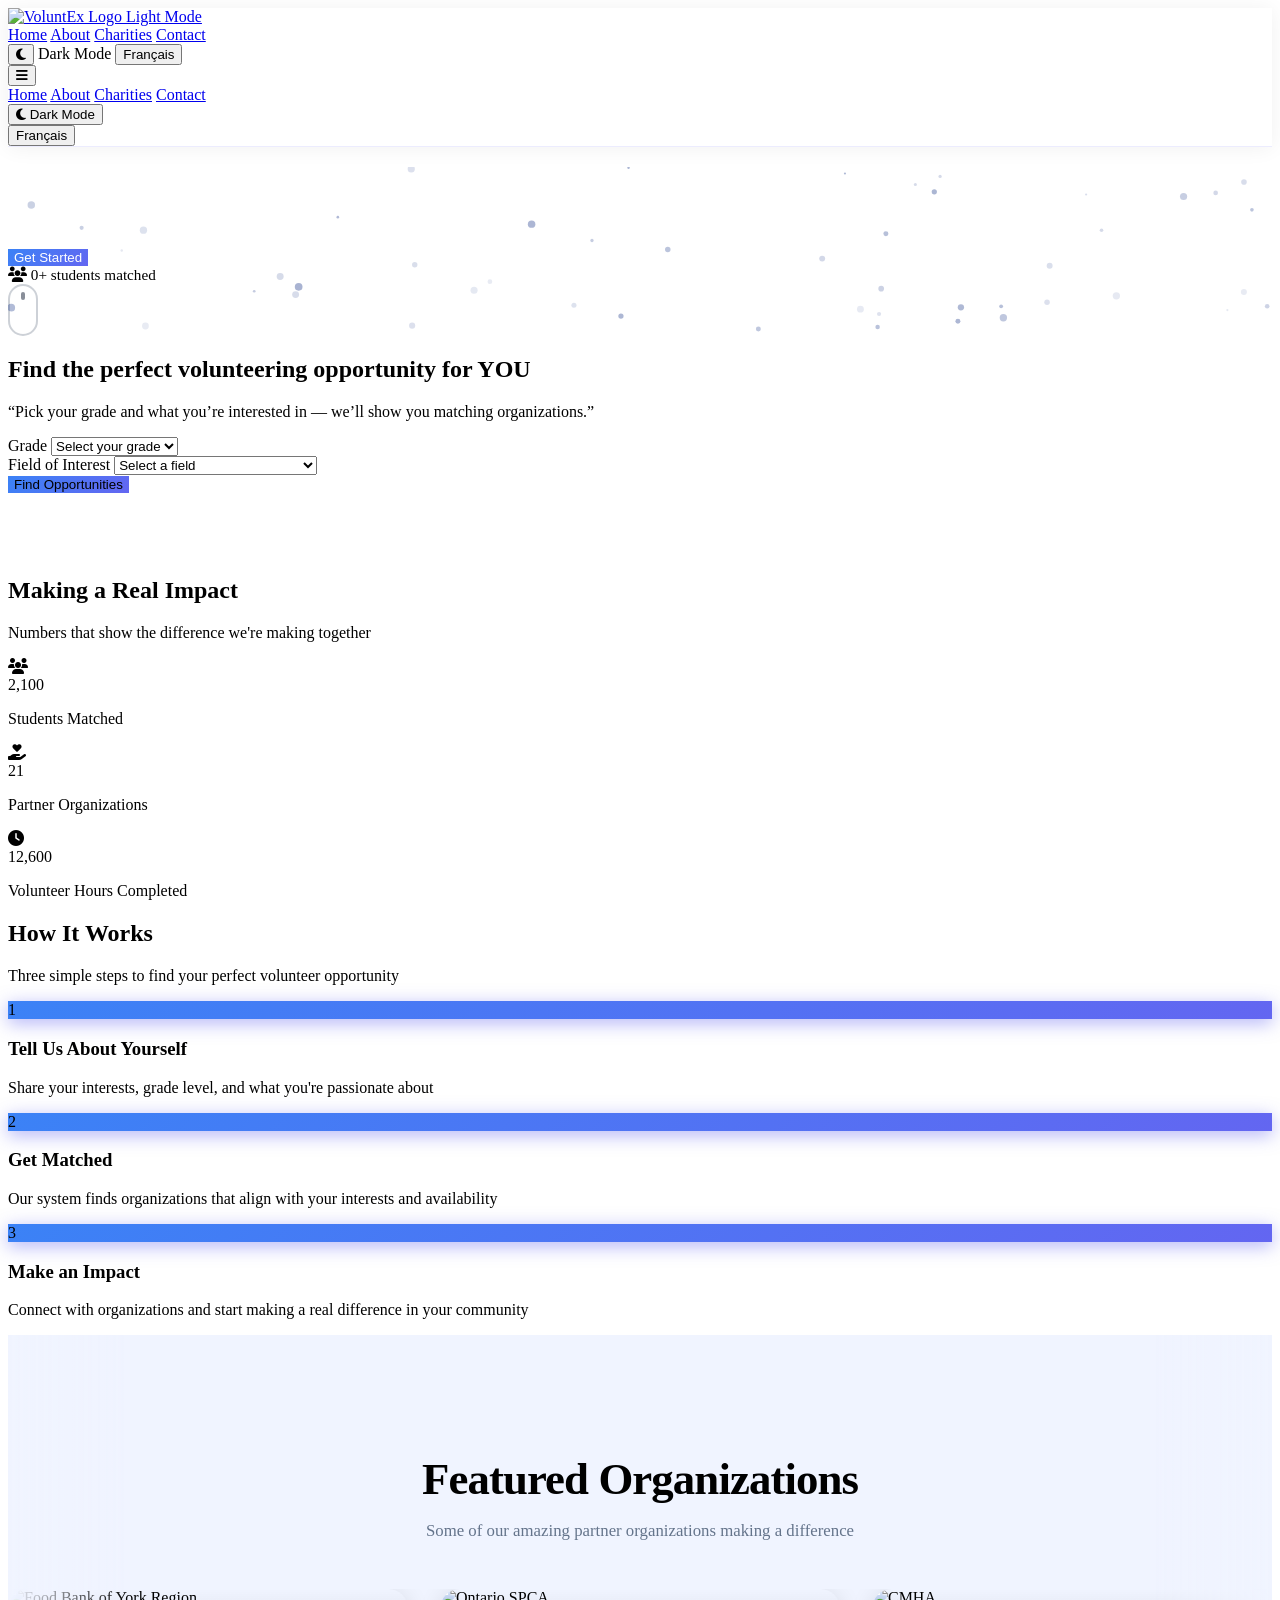
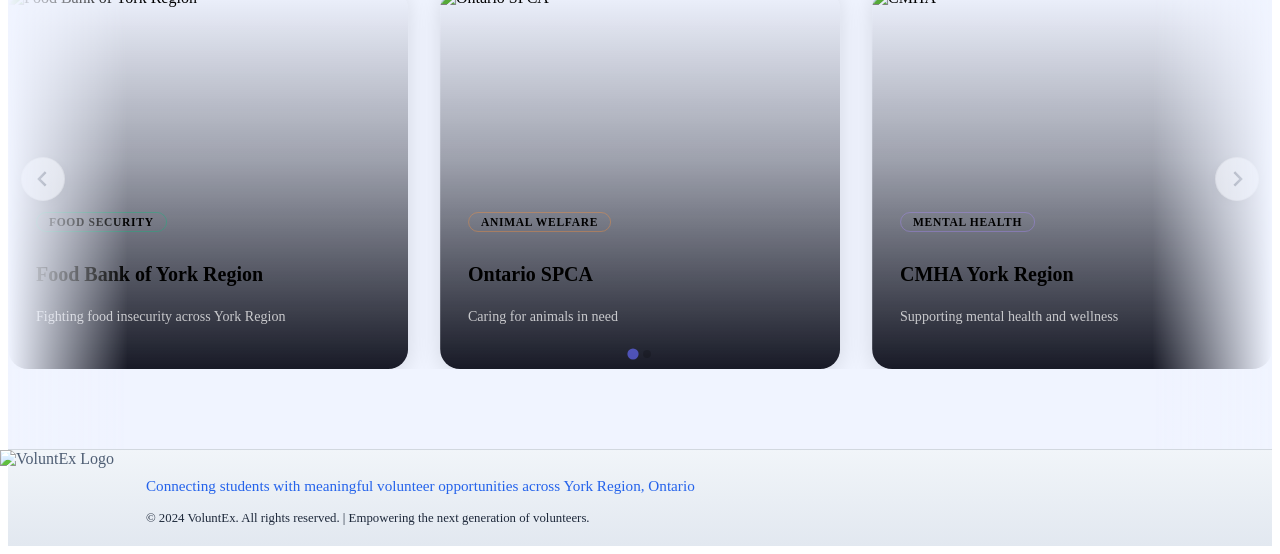
==== commit 07fa6532: "Node count 100, slower base speed 0.015-0.055" ====
--- a/index.html
+++ b/index.html
@@ -876,7 +876,7 @@
     </script>
 
     <!-- Main JavaScript -->
-    <script src="main.js?v=28"></script>
+    <script src="main.js?v=29"></script>
 
     <!-- Hero: Interactive Network Canvas v3 -->
     <script>
@@ -889,7 +889,7 @@
         var reduced   = window.matchMedia('(prefers-reduced-motion: reduce)').matches;
         var lastPulse = 0;
 
-        var NODE_COUNT  = 70;
+        var NODE_COUNT  = 100;
         var CONNECT_D   = 165;
         var REPEL_R     = 112;
         var ATTRACT_R   = 245;
@@ -907,7 +907,7 @@
         function mkNode(xBias) {
             var hub = Math.random() < 0.14;
             var z   = Math.random();
-            var spd = 0.03 + z * 0.08;
+            var spd = 0.015 + z * 0.04;
             var br  = hub ? (1.6 + z*2.4) : (0.6 + z*1.7);
             /* xBias: 0=full random, 1=right half, -1=left half */
             var x = xBias === 1  ? W*0.5 + Math.random()*W*0.5
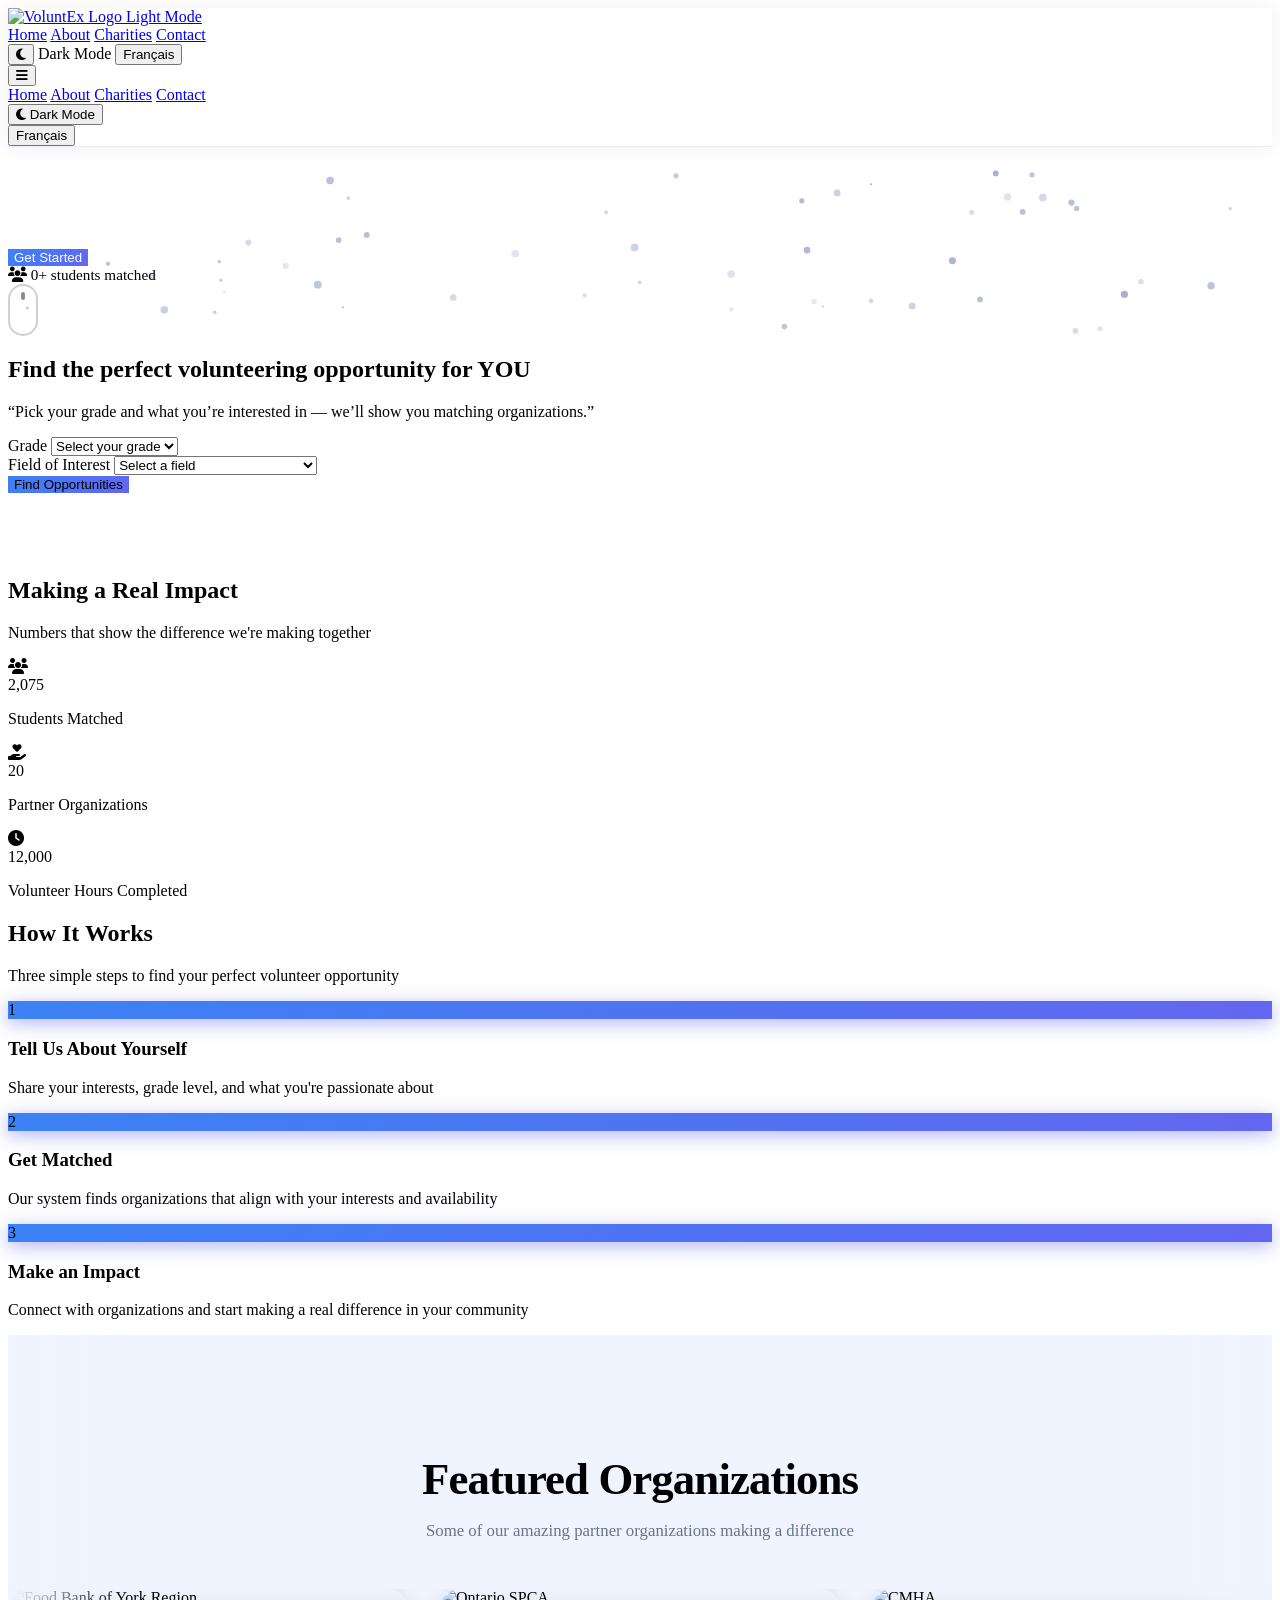
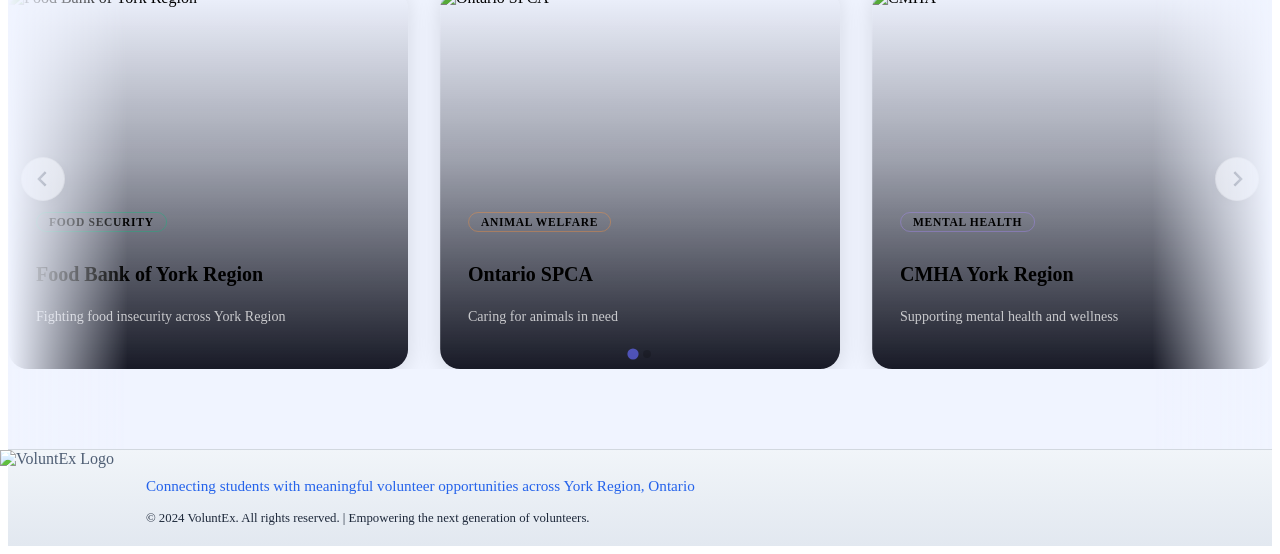
==== commit faef084c: "Slow nodes further: speed 0.005-0.02" ====
--- a/index.html
+++ b/index.html
@@ -876,7 +876,7 @@
     </script>
 
     <!-- Main JavaScript -->
-    <script src="main.js?v=29"></script>
+    <script src="main.js?v=30"></script>
 
     <!-- Hero: Interactive Network Canvas v3 -->
     <script>
@@ -907,7 +907,7 @@
         function mkNode(xBias) {
             var hub = Math.random() < 0.14;
             var z   = Math.random();
-            var spd = 0.015 + z * 0.04;
+            var spd = 0.005 + z * 0.015;
             var br  = hub ? (1.6 + z*2.4) : (0.6 + z*1.7);
             /* xBias: 0=full random, 1=right half, -1=left half */
             var x = xBias === 1  ? W*0.5 + Math.random()*W*0.5
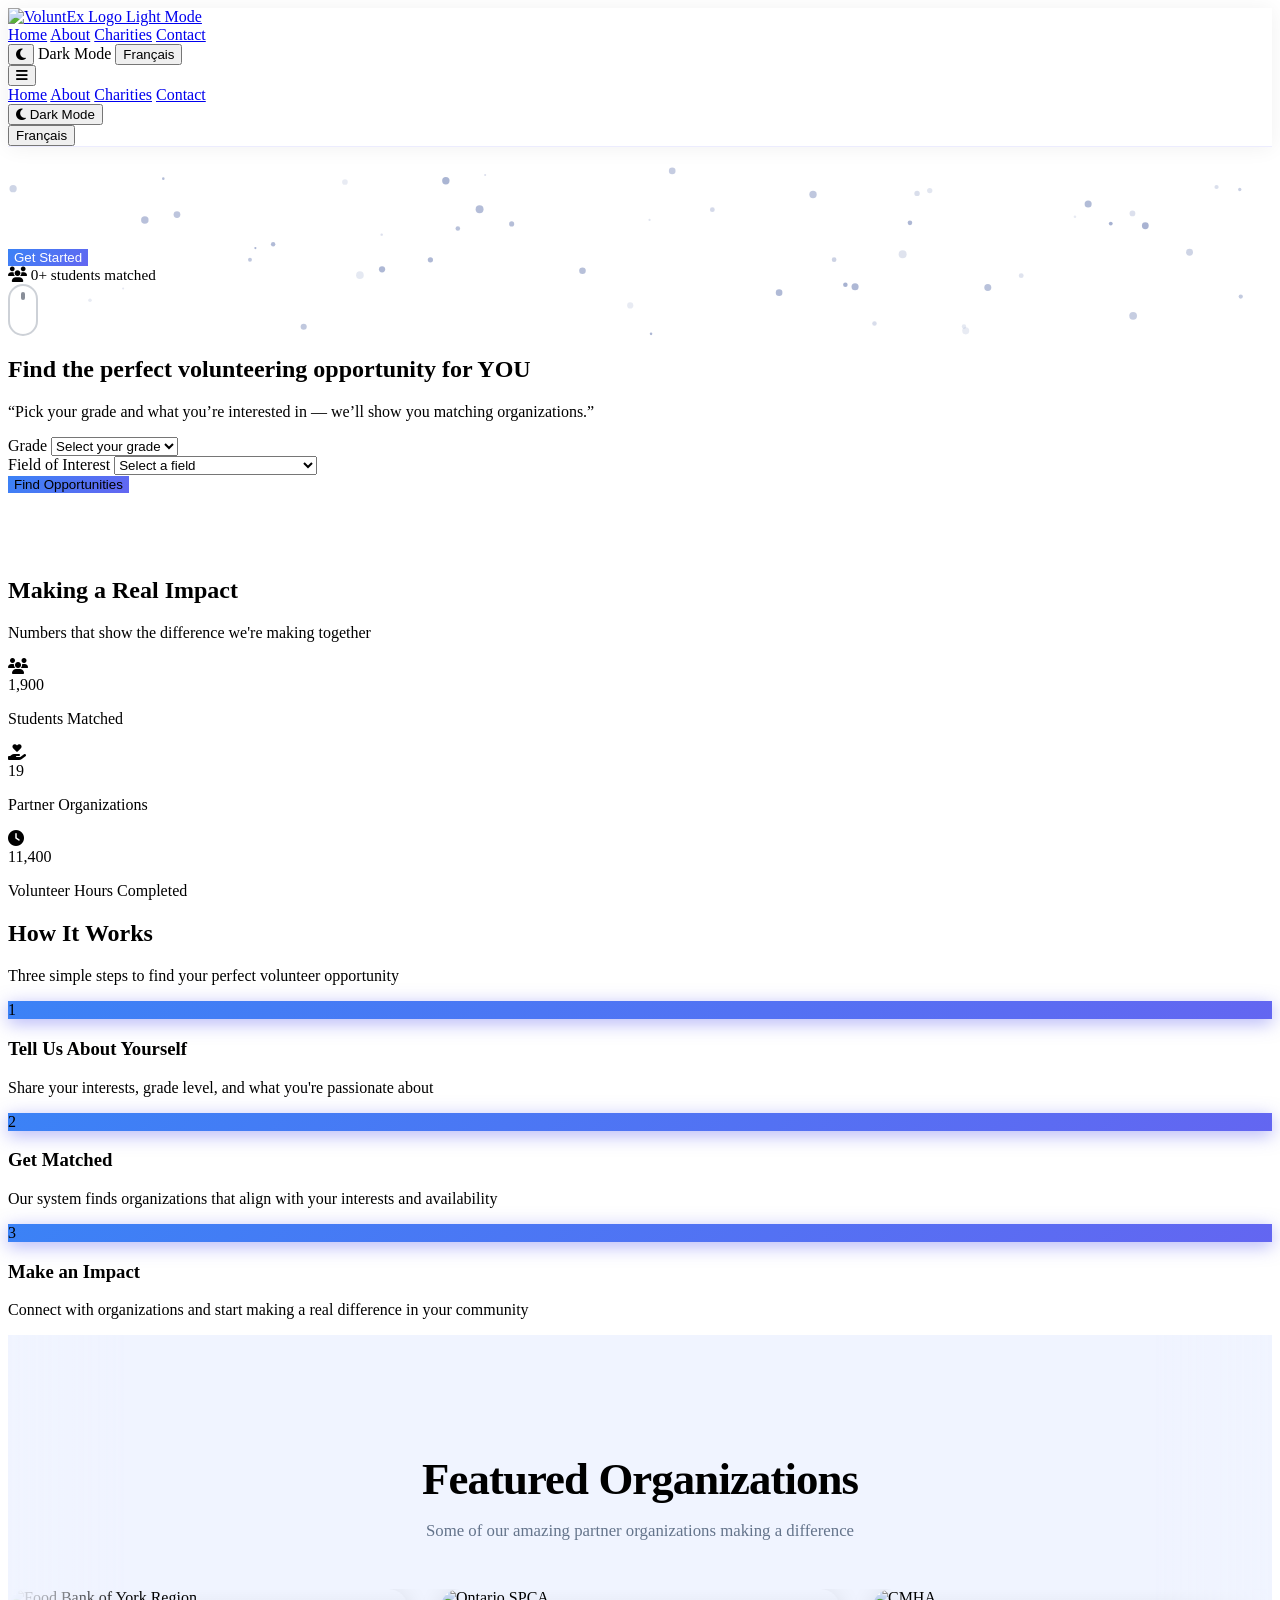
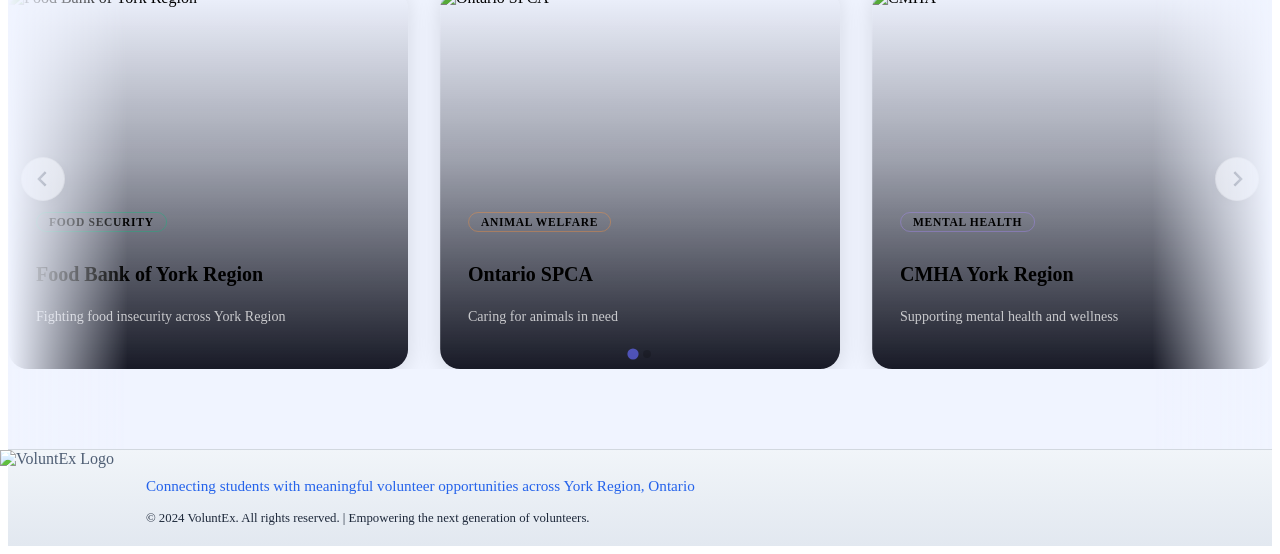
==== commit bf977141: "Replace 3D tilt with visible parallax: each text layer moves at different depth speeds" ====
--- a/index.html
+++ b/index.html
@@ -326,7 +326,7 @@
     </nav>
 
     <!-- Hero Section -->
-    <section class="relative min-h-screen flex items-center justify-center overflow-hidden bg-gradient-to-br from-blue-50 to-indigo-100 dark:from-slate-900 dark:to-slate-800">
+    <section class="relative min-h-screen flex items-center justify-center overflow-hidden bg-gradient-to-br from-blue-50 to-indigo-100 dark:from-slate-900 dark:to-slate-800" style="cursor:none;">
         <!-- Animated background orbs (dark mode only) -->
         <div class="hero-orb hero-orb-1"></div>
         <div class="hero-orb hero-orb-2"></div>
@@ -876,7 +876,7 @@
     </script>
 
     <!-- Main JavaScript -->
-    <script src="main.js?v=30"></script>
+    <script src="main.js?v=36"></script>
 
     <!-- Hero: Interactive Network Canvas v3 -->
     <script>
@@ -889,7 +889,7 @@
         var reduced   = window.matchMedia('(prefers-reduced-motion: reduce)').matches;
         var lastPulse = 0;
 
-        var NODE_COUNT  = 100;
+        var NODE_COUNT  = 130;
         var CONNECT_D   = 165;
         var REPEL_R     = 112;
         var ATTRACT_R   = 245;
@@ -1029,11 +1029,11 @@
                     if (hm) {
                         dx=n.x-mx; dy=n.y-my; d=Math.sqrt(dx*dx+dy*dy);
                         if (d < REPEL_R && d > 0.5) {
-                            var f=Math.pow(1-d/REPEL_R,2)*1.6;
+                            var f=Math.pow(1-d/REPEL_R,2)*0.15;
                             n.vx+=(dx/d)*f; n.vy+=(dy/d)*f;
                         } else if (d < ATTRACT_R) {
                             var t2=(d-REPEL_R)/(ATTRACT_R-REPEL_R);
-                            var af=(1-t2)*0.12;
+                            var af=(1-t2)*0.025;
                             n.vx-=(dx/d)*af; n.vy-=(dy/d)*af;
                         }
                     }
@@ -1041,10 +1041,10 @@
                         rip=ripples[k];
                         dx=n.x-rip.x; dy=n.y-rip.y; d=Math.sqrt(dx*dx+dy*dy);
                         var band=Math.abs(d-rip.r);
-                        if (band<42 && d>0.5) { var rf=(1-band/42)*3.3*rip.a; n.vx+=(dx/d)*rf; n.vy+=(dy/d)*rf; }
+                        if (band<42 && d>0.5) { var rf=(1-band/42)*0.8*rip.a; n.vx+=(dx/d)*rf; n.vy+=(dy/d)*rf; }
                     }
-                    /* deeper nodes damp faster (feels further away) */
-                    var drag = 0.91 + n.z*0.01;
+                    /* heavy drag so any disturbance bleeds off quickly */
+                    var drag = 0.85 + n.z*0.008;
                     n.vx*=drag; n.vy*=drag;
                     n.x+=n.vx; n.y+=n.vy;
                 }
@@ -1318,4 +1318,52 @@
     };
 })();
 </script>
+
+<script>
+/* ── Hero 3D mouse parallax ── */
+(function () {
+    if (window.matchMedia('(prefers-reduced-motion: reduce)').matches) return;
+
+    var section = document.querySelector('section.relative.min-h-screen');
+    if (!section) return;
+
+    var layers = [];   // filled after Anime.js entrance is done
+    var tx = 0, ty = 0, cx = 0, cy = 0;
+
+    /* Track mouse across the whole hero including text/button areas */
+    section.addEventListener('mousemove', function (e) {
+        var r = section.getBoundingClientRect();
+        tx = ((e.clientX - r.left) / r.width  - 0.5) * 2;  /* -1 to 1 */
+        ty = ((e.clientY - r.top)  / r.height - 0.5) * 2;
+    });
+    section.addEventListener('mouseleave', function () { tx = 0; ty = 0; });
+
+    /* Wait 2.5s so Anime.js entrance animations are fully done,
+       then register each text layer with its own parallax depth */
+    setTimeout(function () {
+        var h1  = section.querySelector('h1');
+        var sub = document.getElementById('subtitle');
+        var cta = section.querySelector('.flex.flex-col');
+        /* depth  = how many px it shifts at full mouse offset
+           closer to 0 = closer to viewer (moves least) */
+        if (h1)  layers.push({ el: h1,  depth: 10 });
+        if (sub) layers.push({ el: sub, depth: 18 });
+        if (cta) layers.push({ el: cta, depth: 24 });
+    }, 2500);
+
+    (function tick() {
+        requestAnimationFrame(tick);
+        cx += (tx - cx) * 0.07;
+        cy += (ty - cy) * 0.07;
+
+        for (var i = 0; i < layers.length; i++) {
+            var l = layers[i];
+            l.el.style.transform =
+                'translate(' +
+                (-cx * l.depth).toFixed(1) + 'px,' +
+                (-cy * l.depth).toFixed(1) + 'px)';
+        }
+    })();
+})();
+</script>
 </html>
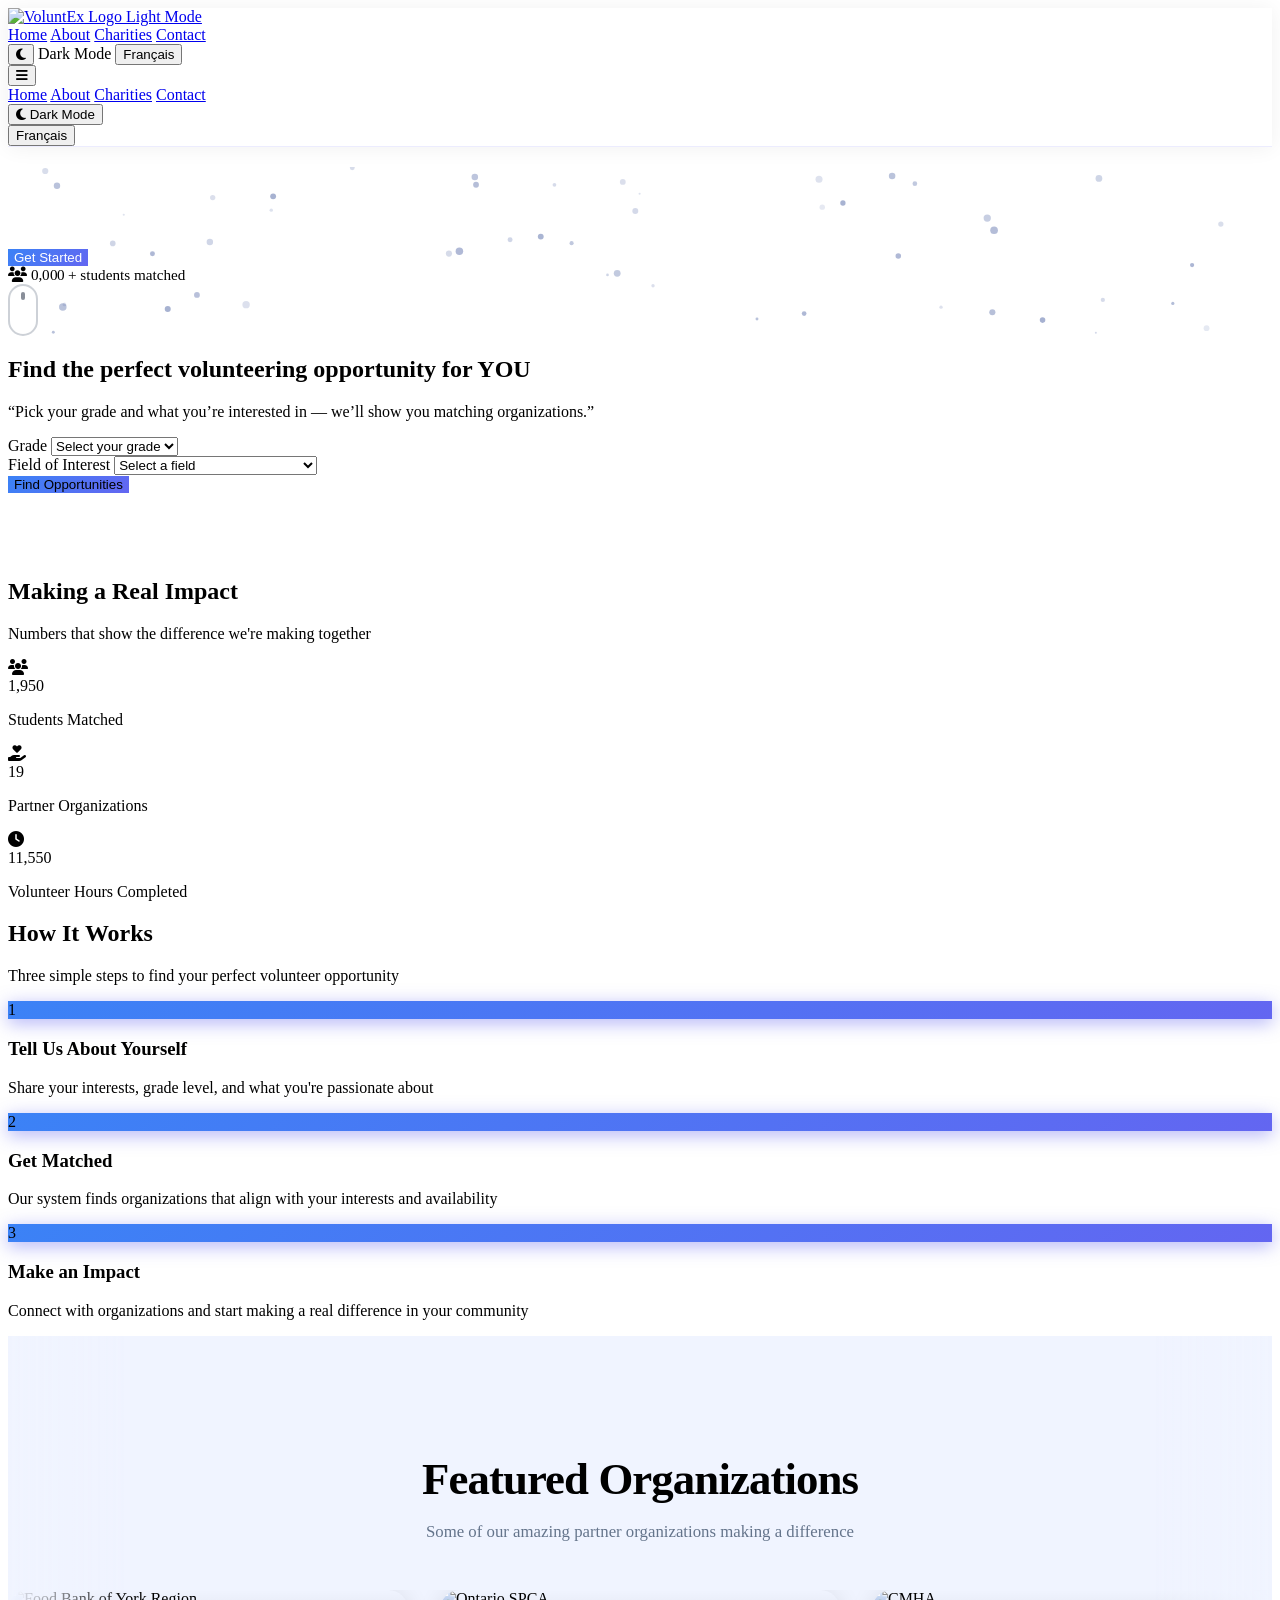
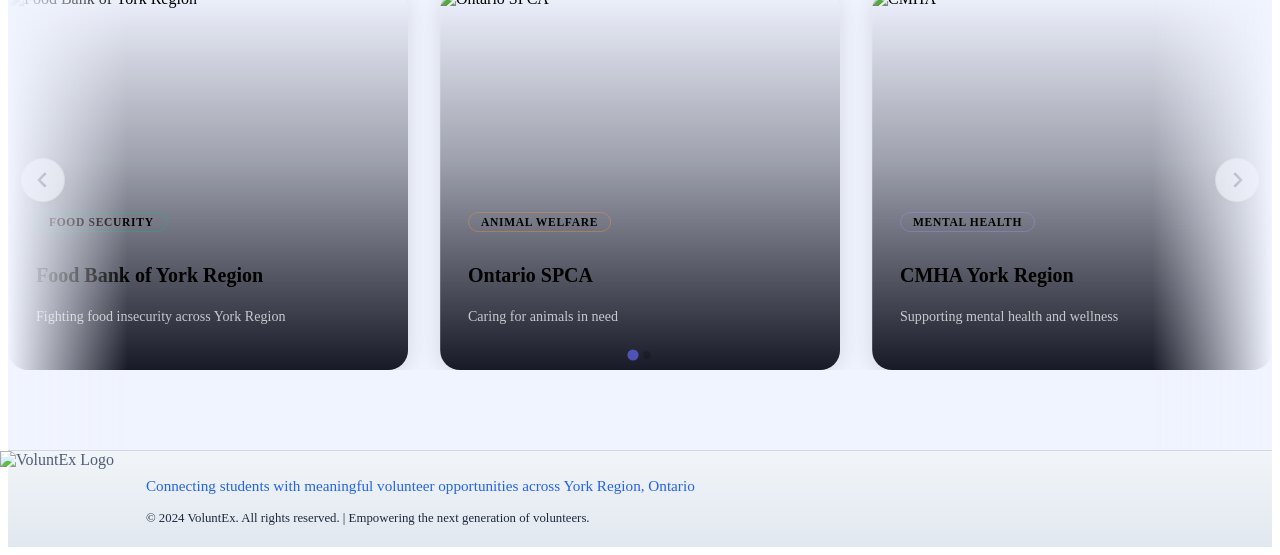
==== commit 22d0ccac: "feat: slot-machine digit flip on stat badge Replaces plain number count-up with departure-board styl" ====
--- a/index.html
+++ b/index.html
@@ -876,7 +876,7 @@
     </script>
 
     <!-- Main JavaScript -->
-    <script src="main.js?v=36"></script>
+    <script src="main.js?v=42"></script>
 
     <!-- Hero: Interactive Network Canvas v3 -->
     <script>
@@ -1282,88 +1282,174 @@
     }
 })();
 
-/* ── Count-up on the stat badge number ── */
+/* ── Slot-machine stat badge ── */
 (function () {
+    var DIGITS = ['2','5','0','0'];   /* spells 2,500 */
+
     function getSuffix() {
-        return (window.currentLanguage === 'fr') ? '+ étudiants mis en correspondance' : '+ students matched';
+        return (window.currentLanguage === 'fr')
+            ? '+ étudiants mis en correspondance'
+            : '+ students matched';
     }
 
-    /* Set badge to 0 as soon as the page finishes loading,
-       overriding whatever static text applyLanguage() wrote in */
+    /* Build individual digit drums inside the badge span */
+    function buildSlots(badge) {
+        badge.innerHTML = '';
+
+        var numWrap = document.createElement('span');
+        numWrap.style.cssText =
+            'display:inline-flex;align-items:flex-end;' +
+            'gap:0;font-variant-numeric:tabular-nums;';
+
+        var drms = [];
+
+        DIGITS.forEach(function (d, i) {
+            /* thousands comma between digit 0 and 1 */
+            if (i === 1) {
+                var comma = document.createElement('span');
+                comma.textContent = ',';
+                numWrap.appendChild(comma);
+            }
+
+            var drum = document.createElement('span');
+            drum.style.cssText =
+                'display:inline-block;height:1.2em;' +
+                'overflow:hidden;vertical-align:bottom;';
+
+            var strip = document.createElement('span');
+            strip.style.cssText =
+                'display:flex;flex-direction:column;' +
+                'transform:translateY(0);will-change:transform;';
+
+            for (var n = 0; n <= 9; n++) {
+                var cell = document.createElement('span');
+                cell.textContent = n;
+                cell.style.cssText =
+                    'display:block;height:1.2em;line-height:1.2em;text-align:center;';
+                strip.appendChild(cell);
+            }
+
+            drum.appendChild(strip);
+            numWrap.appendChild(drum);
+            drms.push(strip);
+        });
+
+        var sfx = document.createElement('span');
+        sfx.style.marginLeft = '3px';
+        sfx.textContent = getSuffix();
+
+        badge.appendChild(numWrap);
+        badge.appendChild(sfx);
+        return drms;
+    }
+
+    var drums = null;
+    var fired = false;
+
+    /* Replace badge text with drums on load — shows 0,000 immediately */
     window.addEventListener('load', function () {
         var badge = document.querySelector('.hero-stat-badge span[data-translate]');
-        if (badge) badge.textContent = '0' + getSuffix();
+        if (!badge) return;
+        drums = buildSlots(badge);
     });
 
     /* Called by initializeTypewriter() after typing completes */
     window.__heroCountUp = function () {
-        var badge = document.querySelector('.hero-stat-badge span[data-translate]');
-        if (!badge || badge.dataset.counted) return;
-        badge.dataset.counted = '1';
-
-        var target   = 2500;
-        var duration = 1400;
-        var start    = null;
-        var suffix   = getSuffix();
-
-        function step(ts) {
-            if (!start) start = ts;
-            var progress = Math.min((ts - start) / duration, 1);
-            var ease     = 1 - Math.pow(1 - progress, 3); // ease-out cubic
-            badge.textContent = Math.floor(ease * target).toLocaleString() + suffix;
-            if (progress < 1) requestAnimationFrame(step);
-            else badge.textContent = target.toLocaleString() + suffix;
-        }
-        requestAnimationFrame(step);
+        if (!drums || fired) return;
+        fired = true;
+
+        drums.forEach(function (strip, idx) {
+            var target = parseInt(DIGITS[idx]);
+            var cur    = 0;
+
+            /* spin fast */
+            var iv = setInterval(function () {
+                cur = (cur + 1) % 10;
+                strip.style.transition = 'none';
+                strip.style.transform  =
+                    'translateY(calc(-' + cur + ' * 1.2em))';
+            }, 55);
+
+            /* settle right→left: ones (idx 3) at 700 ms, thousands (idx 0) at 1300 ms */
+            var settleMs = 700 + (DIGITS.length - 1 - idx) * 200;
+
+            setTimeout(function () {
+                clearInterval(iv);
+                strip.style.transition =
+                    'transform 0.45s cubic-bezier(0.22, 1, 0.36, 1)';
+                strip.style.transform  =
+                    'translateY(calc(-' + target + ' * 1.2em))';
+            }, settleMs);
+        });
     };
 })();
 </script>
 
 <script>
-/* ── Hero 3D mouse parallax ── */
+/* ── Hero 3D Perspective Card Tilt ── */
 (function () {
     if (window.matchMedia('(prefers-reduced-motion: reduce)').matches) return;
 
     var section = document.querySelector('section.relative.min-h-screen');
     if (!section) return;
 
-    var layers = [];   // filled after Anime.js entrance is done
+    var content = section.querySelector('.hero-content');
+    var card    = section.querySelector('.max-w-4xl');
+    if (!card || !content) return;
+
+    /* ── Perspective on the wrapper so rotateX/Y create true 3D ── */
+    content.style.perspective       = '900px';
+    content.style.perspectiveOrigin = '50% 50%';
+
+    /* ── Card is the tilting plane ── */
+    card.style.transformStyle = 'preserve-3d';
+    card.style.willChange     = 'transform';
+
+    /* ── Smooth mouse tracking ── */
     var tx = 0, ty = 0, cx = 0, cy = 0;
 
-    /* Track mouse across the whole hero including text/button areas */
     section.addEventListener('mousemove', function (e) {
         var r = section.getBoundingClientRect();
-        tx = ((e.clientX - r.left) / r.width  - 0.5) * 2;  /* -1 to 1 */
-        ty = ((e.clientY - r.top)  / r.height - 0.5) * 2;
+        tx =  ((e.clientX - r.left) / r.width  - 0.5) * 2;   /* -1 → 1 */
+        ty =  ((e.clientY - r.top)  / r.height - 0.5) * 2;
     });
     section.addEventListener('mouseleave', function () { tx = 0; ty = 0; });
 
-    /* Wait 2.5s so Anime.js entrance animations are fully done,
-       then register each text layer with its own parallax depth */
+    /* ── After all Anime.js entrances are done, add Z-depth to children ── */
     setTimeout(function () {
         var h1  = section.querySelector('h1');
         var sub = document.getElementById('subtitle');
         var cta = section.querySelector('.flex.flex-col');
-        /* depth  = how many px it shifts at full mouse offset
-           closer to 0 = closer to viewer (moves least) */
-        if (h1)  layers.push({ el: h1,  depth: 10 });
-        if (sub) layers.push({ el: sub, depth: 18 });
-        if (cta) layers.push({ el: cta, depth: 24 });
-    }, 2500);
-
+
+        /* Anime.js finished; append translateZ to whatever transform is set */
+        function pushZ(el, z) {
+            if (!el) return;
+            el.style.transformStyle = 'preserve-3d';
+            var cur = el.style.transform || '';
+            /* strip any translateZ already present to avoid accumulation */
+            cur = cur.replace(/\s*translateZ\([^)]*\)/g, '').trim();
+            el.style.transform = cur ? cur + ' translateZ(' + z + 'px)' : 'translateZ(' + z + 'px)';
+        }
+
+        pushZ(h1,  70);   /* h1 closest to viewer */
+        pushZ(sub, 40);
+        pushZ(cta, 20);
+    }, 4000);   /* 4s → safely after typewriter + subtitle Anime.js */
+
+    /* ── RAF loop: tilt the card ── */
     (function tick() {
         requestAnimationFrame(tick);
         cx += (tx - cx) * 0.07;
         cy += (ty - cy) * 0.07;
 
-        for (var i = 0; i < layers.length; i++) {
-            var l = layers[i];
-            l.el.style.transform =
-                'translate(' +
-                (-cx * l.depth).toFixed(1) + 'px,' +
-                (-cy * l.depth).toFixed(1) + 'px)';
-        }
+        var rotY =  cx * 16;    /* ±16 deg left/right */
+        var rotX = -cy * 11;    /* ±11 deg up/down  */
+
+        card.style.transform =
+            'rotateY(' + rotY.toFixed(2) + 'deg) ' +
+            'rotateX(' + rotX.toFixed(2) + 'deg)';
     })();
 })();
 </script>
+
 </html>
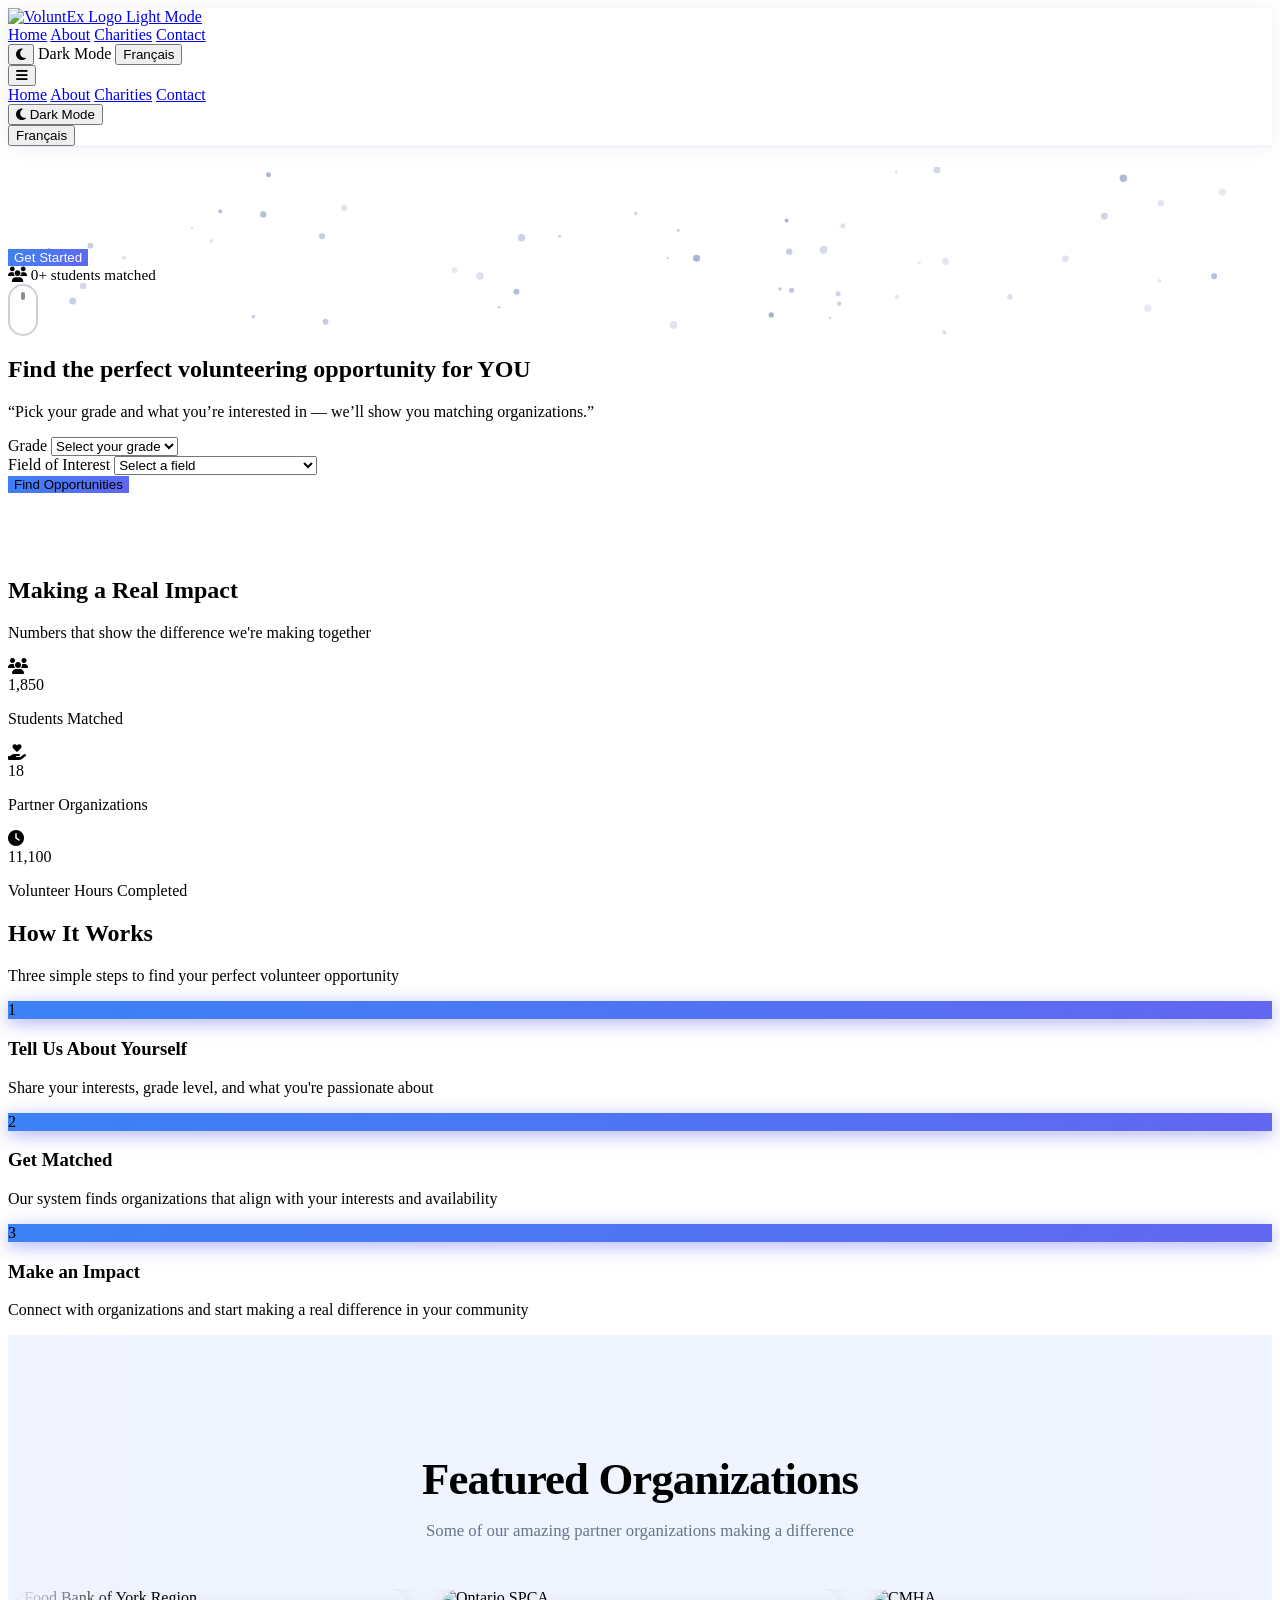
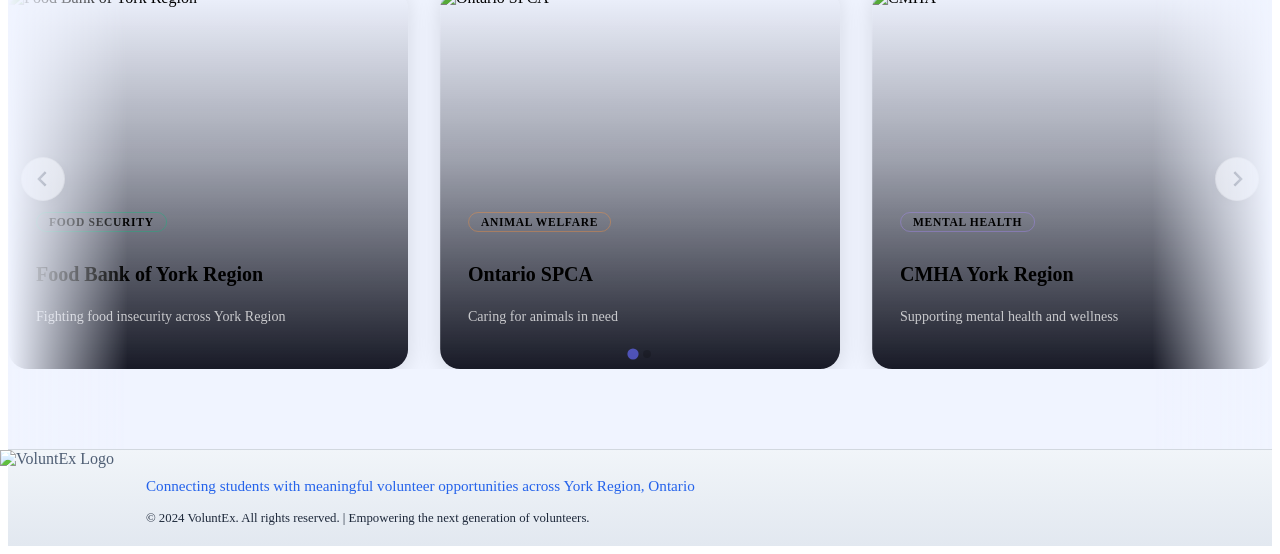
==== commit 541664af: "fix: freeze node physics during cursor clicks and mobile taps Co-Authored-By: Claude Sonnet 4.6 <nor" ====
--- a/index.html
+++ b/index.html
@@ -876,7 +876,7 @@
     </script>
 
     <!-- Main JavaScript -->
-    <script src="main.js?v=42"></script>
+    <script src="main.js?v=43"></script>
 
     <!-- Hero: Interactive Network Canvas v3 -->
     <script>
@@ -885,9 +885,9 @@
 
         var canvas, ctx, W, H;
         var mouse = { x: -9999, y: -9999 };
-        var nodes = [], ripples = [], packets = [], trail = [];
-        var reduced   = window.matchMedia('(prefers-reduced-motion: reduce)').matches;
-        var lastPulse = 0;
+        var nodes = [], packets = [], trail = [];
+        var reduced    = window.matchMedia('(prefers-reduced-motion: reduce)').matches;
+        var isClicking = false;
 
         var NODE_COUNT  = 130;
         var CONNECT_D   = 165;
@@ -944,11 +944,10 @@
                 mouse.x = e.clientX-r.left; mouse.y = e.clientY-r.top;
             });
             hero.addEventListener('mouseleave', function() { mouse.x=-9999; mouse.y=-9999; trail.length=0; });
-            hero.addEventListener('click', function(e) {
-                if (reduced) return;
-                var r = canvas.getBoundingClientRect();
-                ripples.push({ x:e.clientX-r.left, y:e.clientY-r.top, r:0, a:1 });
-            });
+            hero.addEventListener('mousedown',  function() { isClicking = true; });
+            hero.addEventListener('mouseup',    function() { isClicking = false; });
+            hero.addEventListener('touchstart', function() { isClicking = true; },  { passive: true });
+            hero.addEventListener('touchend',   function() { isClicking = false; }, { passive: true });
             requestAnimationFrame(draw);
         }
 
@@ -966,13 +965,7 @@
             var t  = ts * 0.001;
             var mx = mouse.x, my = mouse.y;
             var hm = mx > -100;
-            var i, j, n, a, b, dx, dy, d, al, rgb, g, rip, k, pk;
-
-            /* ── AUTO-PULSE every 3s from cursor ── */
-            if (hm && !reduced && t - lastPulse > 3) {
-                ripples.push({ x:mx, y:my, r:0, a:0.5 });
-                lastPulse = t;
-            }
+            var i, j, n, a, b, dx, dy, d, al, rgb, g, pk;
 
             /* ── MOUSE COMET TRAIL ── */
             if (hm && !reduced) {
@@ -1005,19 +998,6 @@
                 ctx.fillStyle='rgba(200,180,255,0.95)'; ctx.fill();
             }
 
-            /* ── RIPPLES ── */
-            for (i=ripples.length-1; i>=0; i--) {
-                rip=ripples[i]; rip.r+=5.2;
-                rip.a=Math.max(0, 1-rip.r/255);
-                if (rip.a<=0) { ripples.splice(i,1); continue; }
-                ctx.beginPath(); ctx.arc(rip.x,rip.y,rip.r,0,Math.PI*2);
-                ctx.strokeStyle='rgba(99,102,241,'+(rip.a*0.5)+')';
-                ctx.lineWidth=1.6; ctx.stroke();
-                ctx.beginPath(); ctx.arc(rip.x,rip.y,rip.r*0.55,0,Math.PI*2);
-                ctx.strokeStyle='rgba(139,92,246,'+(rip.a*0.22)+')';
-                ctx.lineWidth=3; ctx.stroke();
-            }
-
             /* ── PHYSICS ── */
             if (!reduced) {
                 for (i=0; i<nodes.length; i++) {
@@ -1026,7 +1006,7 @@
                     n.vx += Math.sin(t*0.38 + n.ph       ) * 0.002;
                     n.vy += Math.cos(t*0.38 + n.ph * 1.37) * 0.002;
 
-                    if (hm) {
+                    if (hm && !isClicking) {
                         dx=n.x-mx; dy=n.y-my; d=Math.sqrt(dx*dx+dy*dy);
                         if (d < REPEL_R && d > 0.5) {
                             var f=Math.pow(1-d/REPEL_R,2)*0.15;
@@ -1036,12 +1016,6 @@
                             var af=(1-t2)*0.025;
                             n.vx-=(dx/d)*af; n.vy-=(dy/d)*af;
                         }
-                    }
-                    for (k=0; k<ripples.length; k++) {
-                        rip=ripples[k];
-                        dx=n.x-rip.x; dy=n.y-rip.y; d=Math.sqrt(dx*dx+dy*dy);
-                        var band=Math.abs(d-rip.r);
-                        if (band<42 && d>0.5) { var rf=(1-band/42)*0.8*rip.a; n.vx+=(dx/d)*rf; n.vy+=(dy/d)*rf; }
                     }
                     /* heavy drag so any disturbance bleeds off quickly */
                     var drag = 0.85 + n.z*0.008;
@@ -1284,7 +1258,7 @@
 
 /* ── Slot-machine stat badge ── */
 (function () {
-    var DIGITS = ['2','5','0','0'];   /* spells 2,500 */
+    var DIGITS = ['2','5','0','0'];   /* target: 2,500 */
 
     function getSuffix() {
         return (window.currentLanguage === 'fr')
@@ -1292,19 +1266,32 @@
             : '+ students matched';
     }
 
-    /* Build individual digit drums inside the badge span */
-    function buildSlots(badge) {
+    /* Show plain "0+ students matched" on load */
+    window.addEventListener('load', function () {
+        var badge = document.querySelector('.hero-stat-badge span[data-translate]');
+        if (badge) badge.textContent = '0' + getSuffix();
+    });
+
+    /* Build digit drums and immediately kick off animation */
+    var fired = false;
+
+    window.__heroCountUp = function () {
+        if (fired) return;
+        fired = true;
+
+        var badge = document.querySelector('.hero-stat-badge span[data-translate]');
+        if (!badge) return;
+
+        /* Replace text with drum structure */
         badge.innerHTML = '';
 
         var numWrap = document.createElement('span');
         numWrap.style.cssText =
-            'display:inline-flex;align-items:flex-end;' +
-            'gap:0;font-variant-numeric:tabular-nums;';
-
-        var drms = [];
+            'display:inline-flex;align-items:flex-end;gap:0;font-variant-numeric:tabular-nums;';
+
+        var strips = [];
 
         DIGITS.forEach(function (d, i) {
-            /* thousands comma between digit 0 and 1 */
             if (i === 1) {
                 var comma = document.createElement('span');
                 comma.textContent = ',';
@@ -1313,13 +1300,11 @@
 
             var drum = document.createElement('span');
             drum.style.cssText =
-                'display:inline-block;height:1.2em;' +
-                'overflow:hidden;vertical-align:bottom;';
+                'display:inline-block;height:1.2em;overflow:hidden;vertical-align:bottom;';
 
             var strip = document.createElement('span');
             strip.style.cssText =
-                'display:flex;flex-direction:column;' +
-                'transform:translateY(0);will-change:transform;';
+                'display:flex;flex-direction:column;transform:translateY(0);will-change:transform;';
 
             for (var n = 0; n <= 9; n++) {
                 var cell = document.createElement('span');
@@ -1331,7 +1316,7 @@
 
             drum.appendChild(strip);
             numWrap.appendChild(drum);
-            drms.push(strip);
+            strips.push(strip);
         });
 
         var sfx = document.createElement('span');
@@ -1340,45 +1325,24 @@
 
         badge.appendChild(numWrap);
         badge.appendChild(sfx);
-        return drms;
-    }
-
-    var drums = null;
-    var fired = false;
-
-    /* Replace badge text with drums on load — shows 0,000 immediately */
-    window.addEventListener('load', function () {
-        var badge = document.querySelector('.hero-stat-badge span[data-translate]');
-        if (!badge) return;
-        drums = buildSlots(badge);
-    });
-
-    /* Called by initializeTypewriter() after typing completes */
-    window.__heroCountUp = function () {
-        if (!drums || fired) return;
-        fired = true;
-
-        drums.forEach(function (strip, idx) {
+
+        /* Spin each drum then settle right→left */
+        strips.forEach(function (strip, idx) {
             var target = parseInt(DIGITS[idx]);
-            var cur    = 0;
-
-            /* spin fast */
+            var cur = 0;
+
             var iv = setInterval(function () {
                 cur = (cur + 1) % 10;
                 strip.style.transition = 'none';
-                strip.style.transform  =
-                    'translateY(calc(-' + cur + ' * 1.2em))';
+                strip.style.transform  = 'translateY(calc(-' + cur + ' * 1.2em))';
             }, 55);
 
-            /* settle right→left: ones (idx 3) at 700 ms, thousands (idx 0) at 1300 ms */
             var settleMs = 700 + (DIGITS.length - 1 - idx) * 200;
 
             setTimeout(function () {
                 clearInterval(iv);
-                strip.style.transition =
-                    'transform 0.45s cubic-bezier(0.22, 1, 0.36, 1)';
-                strip.style.transform  =
-                    'translateY(calc(-' + target + ' * 1.2em))';
+                strip.style.transition = 'transform 0.45s cubic-bezier(0.22, 1, 0.36, 1)';
+                strip.style.transform  = 'translateY(calc(-' + target + ' * 1.2em))';
             }, settleMs);
         });
     };
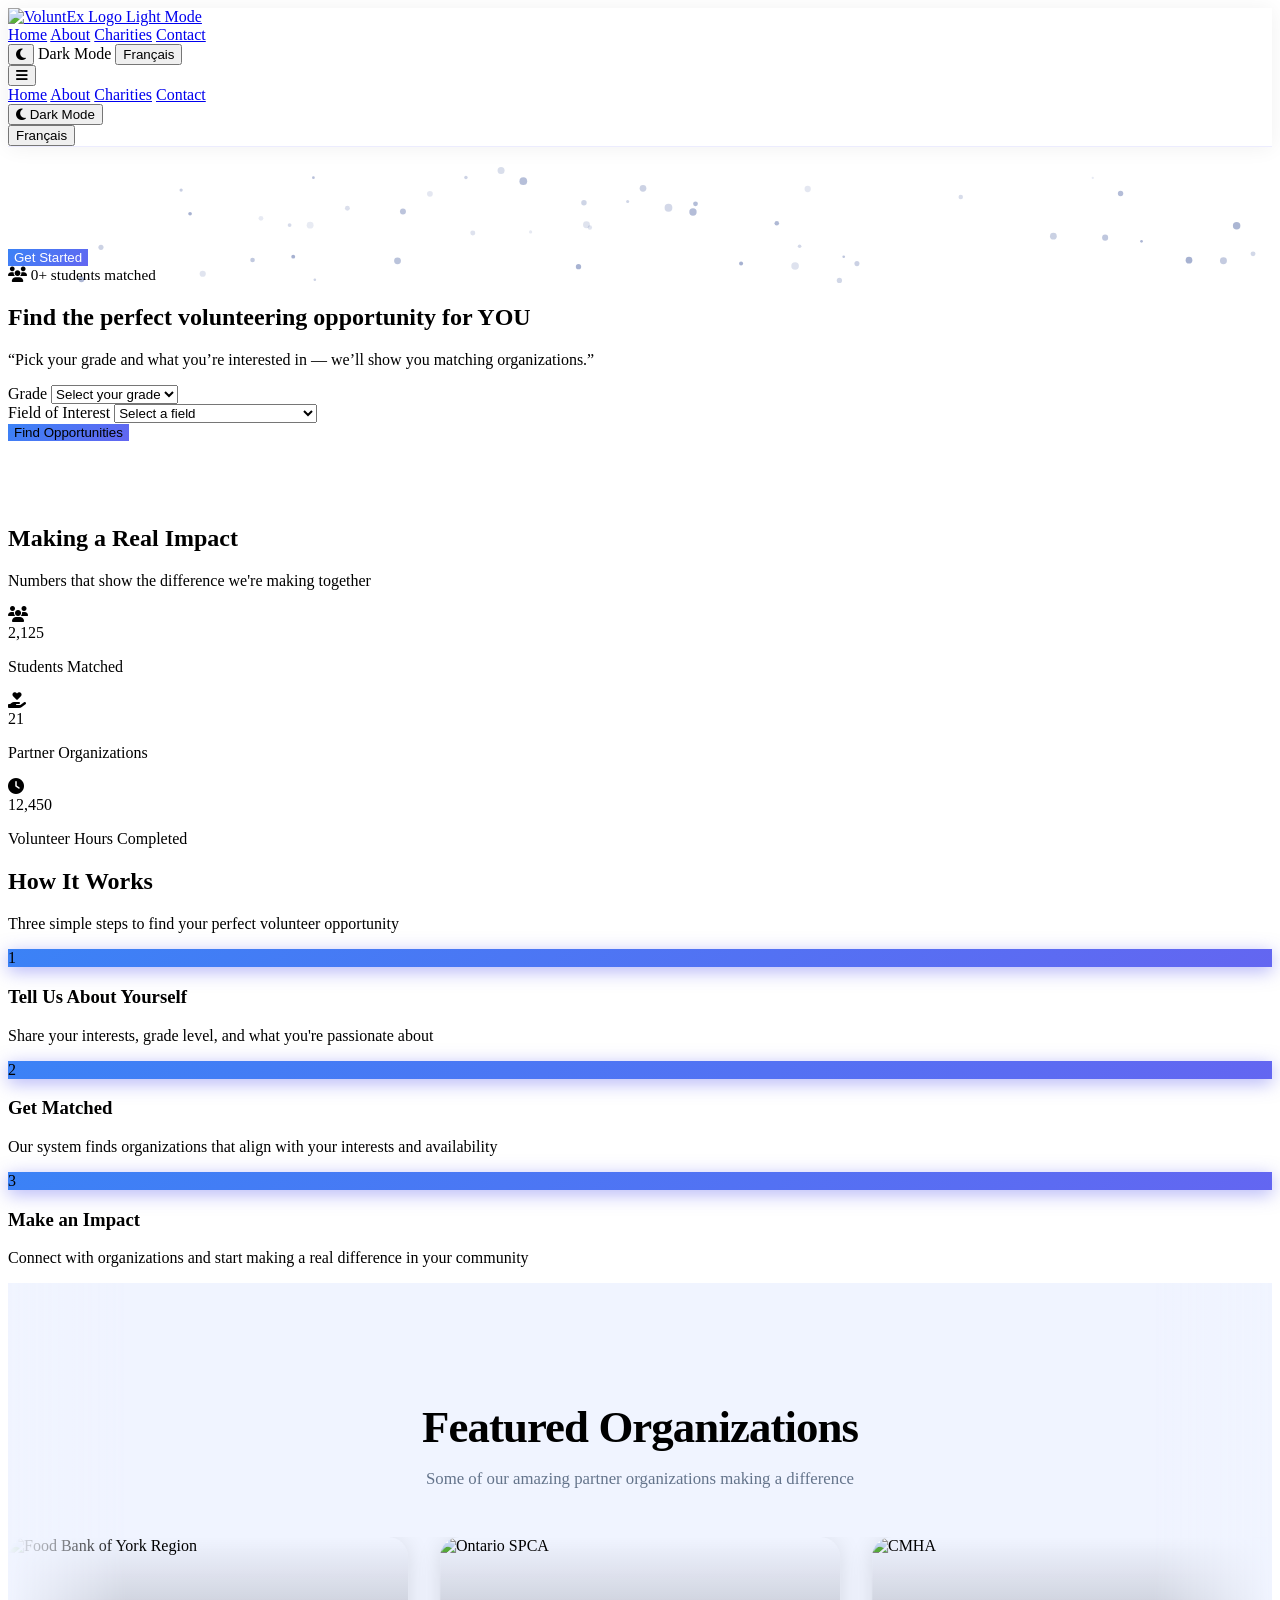
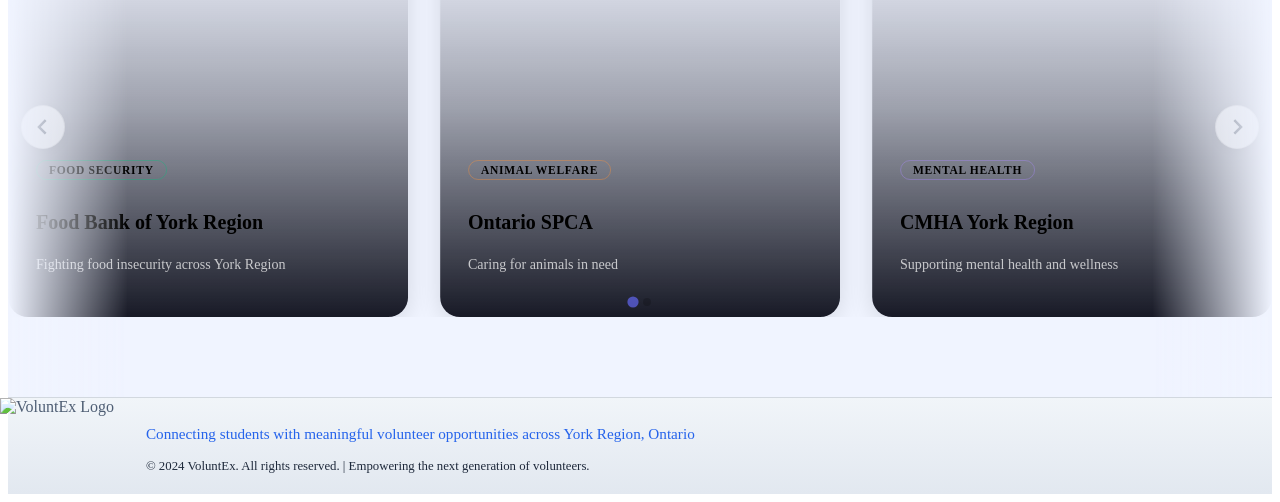
==== commit 458267ad: "fix: remove scroll indicator mouse icon from hero section Co-Authored-By: Claude Sonnet 4.6 <noreply" ====
--- a/index.html
+++ b/index.html
@@ -359,12 +359,6 @@
             </div>
         </div>
 
-        <!-- Scroll indicator -->
-        <div class="absolute bottom-8 left-1/2 transform -translate-x-1/2">
-            <div class="hero-scroll-pill">
-                <div class="hero-scroll-dot"></div>
-            </div>
-        </div>
     </section>
 
     <!-- Student Matching Form Section -->
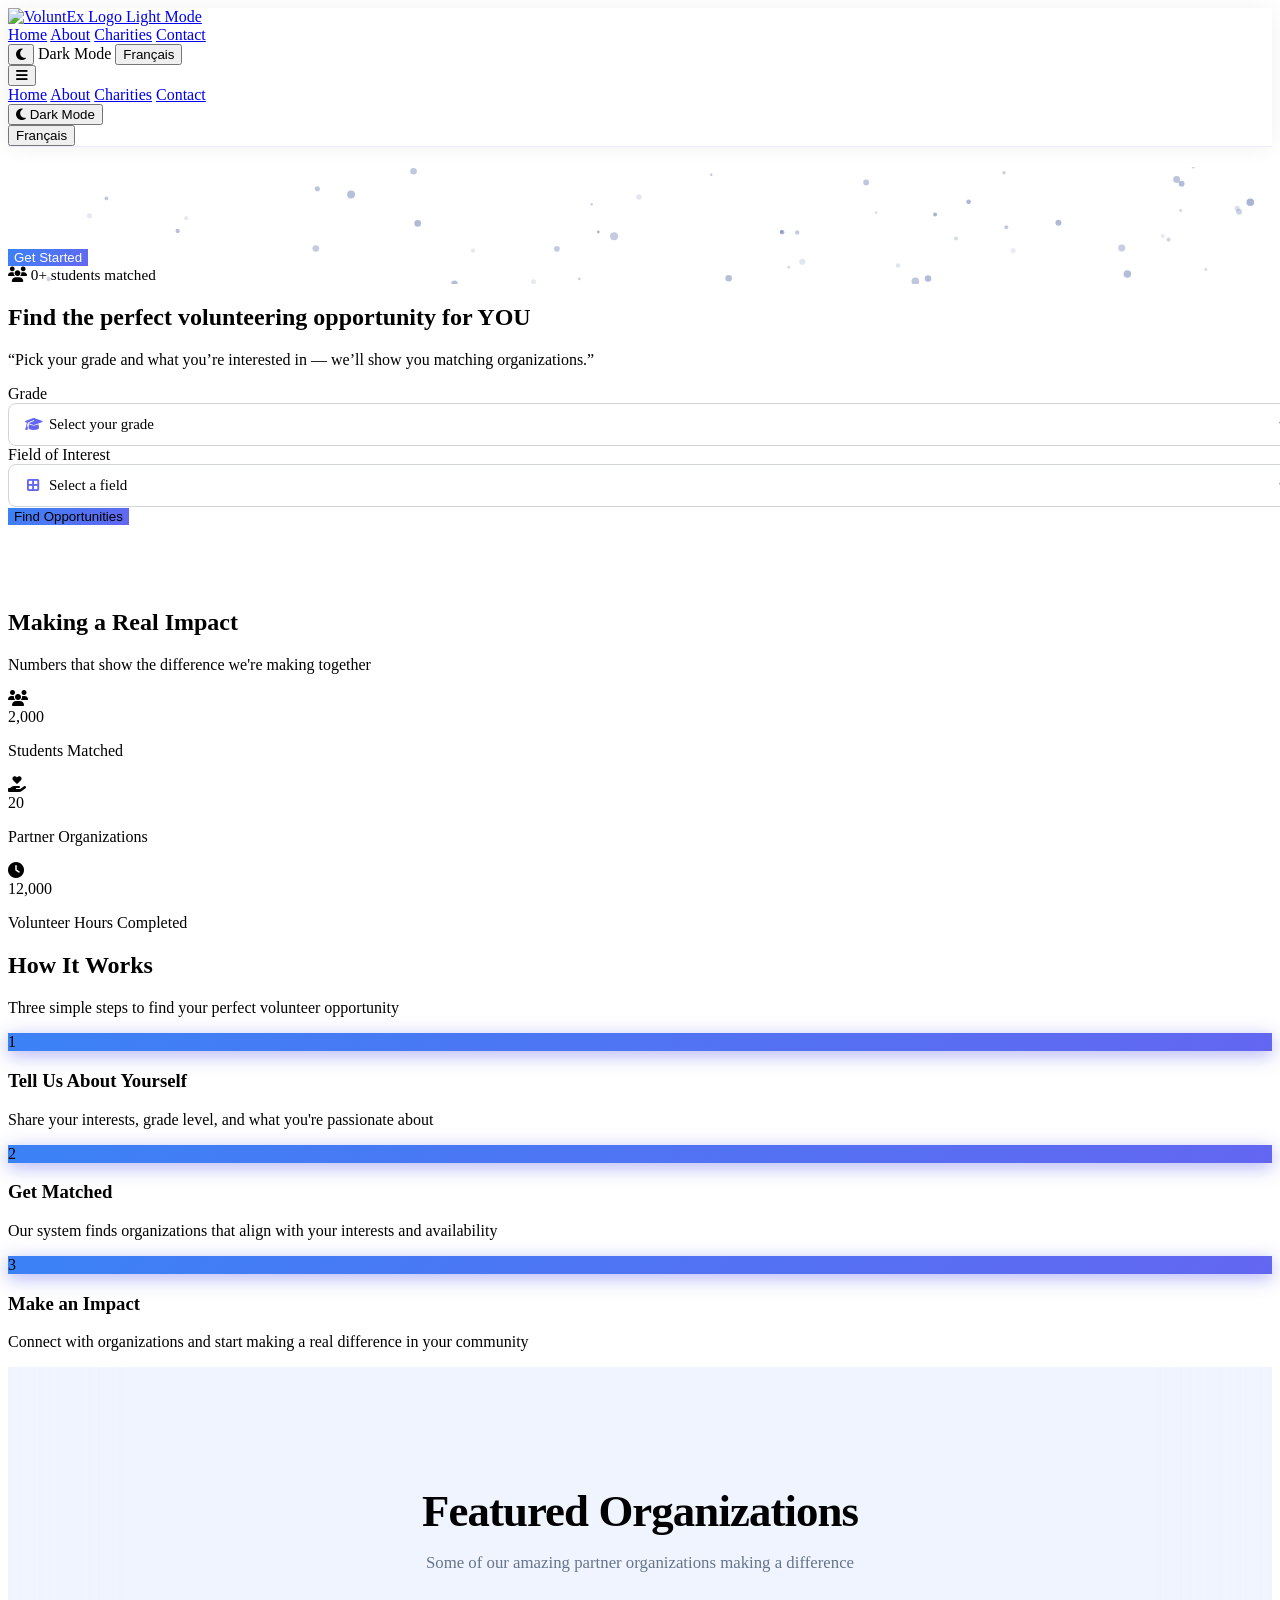
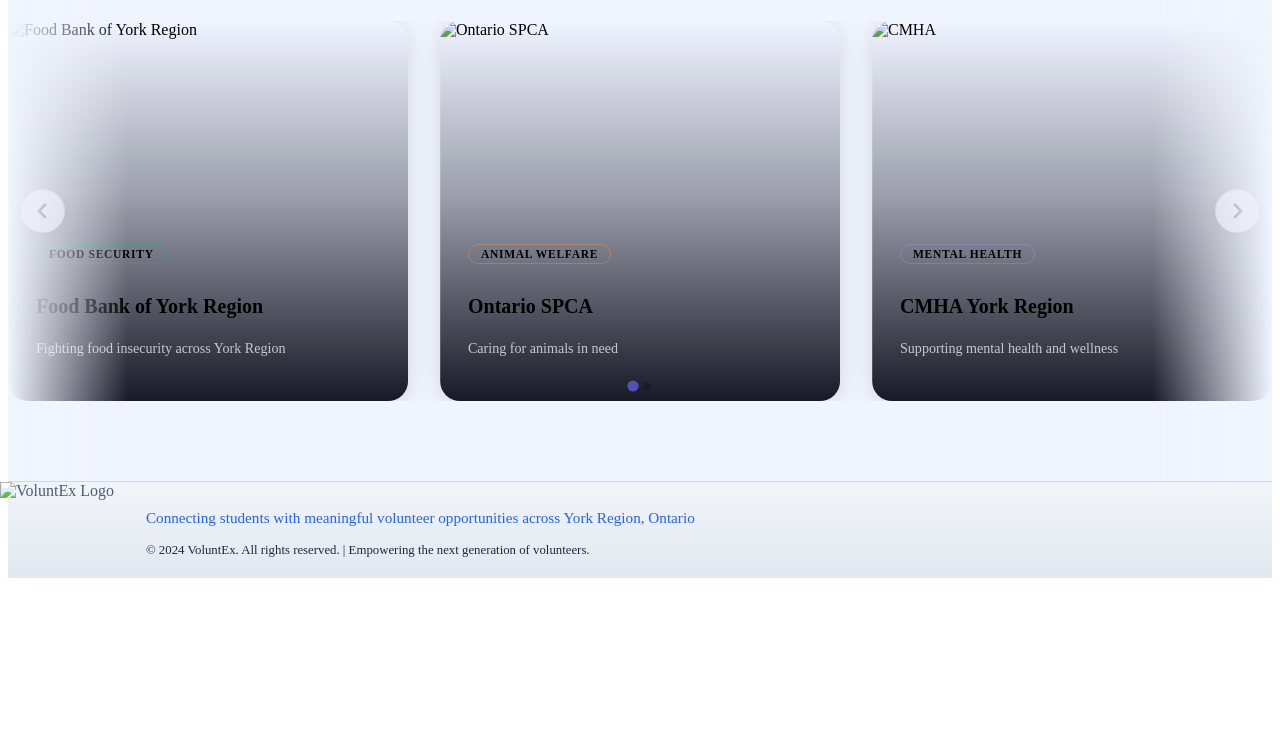
==== commit e8428760: "Replace native selects with custom icon dropdowns in matching form" ====
--- a/index.html
+++ b/index.html
@@ -241,10 +241,91 @@
             .hero-orb, .hero-scroll-dot { animation: none; }
             .hero-btn-pulse { animation: none; }
         }
-        
+
         /* Ensure proper contrast in hero section */
         .dark .bg-gradient-to-br.from-blue-50.to-indigo-100 {
             background: linear-gradient(to bottom right, #0F172A, #1E293B) !important;
+        }
+
+        /* ── Matching Form Custom Dropdowns ── */
+        .vx-select-wrap { position: relative; }
+        .vx-select-trigger {
+            display: flex; align-items: center; gap: 8px;
+            width: 100%; padding: 12px 16px;
+            border: 1px solid #d1d5db;
+            border-radius: 8px;
+            background: #fff;
+            color: #374151;
+            cursor: pointer;
+            transition: border-color 0.2s, box-shadow 0.2s;
+            user-select: none;
+        }
+        .dark .vx-select-trigger {
+            background: #334155; border-color: #475569; color: #e2e8f0;
+        }
+        .vx-select-trigger:hover,
+        .vx-select-wrap.open .vx-select-trigger {
+            border-color: rgba(99,102,241,0.6);
+            box-shadow: 0 0 0 2px rgba(99,102,241,0.15);
+        }
+        .vx-select-trigger .vx-t-icon { font-size: 14px; color: #6366f1; flex-shrink: 0; width: 16px; text-align: center; }
+        .vx-select-trigger .vx-t-label { flex: 1; font-size: 15px; }
+        .vx-select-chevron {
+            font-size: 11px; color: #9ca3af; flex-shrink: 0;
+            transition: transform 0.25s ease;
+        }
+        .vx-select-wrap.open .vx-select-chevron { transform: rotate(180deg); }
+
+        .vx-select-panel {
+            position: absolute;
+            background: #fff;
+            border: 1px solid rgba(209,213,219,0.8);
+            border-radius: 10px;
+            box-shadow: 0 8px 28px rgba(0,0,0,0.12);
+            z-index: 9999;
+            opacity: 0;
+            transform: translateY(-6px) scale(0.98);
+            pointer-events: none;
+            transition: opacity 0.18s ease, transform 0.18s ease;
+            min-width: 200px;
+        }
+        html.dark .vx-select-panel {
+            background: #1e293b; border-color: rgba(71,85,105,0.6);
+            box-shadow: 0 12px 36px rgba(0,0,0,0.4);
+        }
+        .vx-select-panel.open {
+            opacity: 1; transform: translateY(0) scale(1); pointer-events: all;
+        }
+        .vx-select-options { padding: 6px; display: flex; flex-direction: column; gap: 2px; }
+        .vx-option {
+            display: flex; align-items: center; gap: 8px;
+            padding: 9px 12px;
+            border-radius: 6px;
+            border: none; background: none;
+            color: #374151;
+            font-size: 14px;
+            cursor: pointer;
+            text-align: left;
+            width: 100%;
+            transition: background 0.15s;
+        }
+        html.dark .vx-option { color: #e2e8f0; }
+        .vx-option:hover { background: rgba(99,102,241,0.08); }
+        .vx-option.selected {
+            background: rgba(99,102,241,0.12);
+            color: #6366f1;
+            font-weight: 600;
+        }
+        html.dark .vx-option.selected { color: #a5b4fc; }
+        .vx-option .opt-icon { width: 18px; text-align: center; font-size: 13px; flex-shrink: 0; color: #6366f1; }
+        html.dark .vx-option .opt-icon { color: #a5b4fc; }
+
+        /* Grid layout for field of interest */
+        .vx-select-options.grid-opts {
+            display: flex; flex-wrap: wrap; flex-direction: row; gap: 4px;
+        }
+        .vx-select-options.grid-opts .vx-option {
+            width: calc(50% - 2px);
         }
     </style>
 </head>
@@ -381,37 +462,67 @@
                    
                     
                     <!-- Grade -->
-                    <div class="form-element md:col-span-2">
-                        <label for="grade" class="block text-sm font-medium text-gray-700 dark:text-gray-300 mb-2" data-translate="grade">Grade</label>
-                        <select id="grade" name="grade" required 
-                                class="w-full px-4 py-3 border border-gray-300 dark:border-gray-600 rounded-lg focus:ring-2 focus:ring-blue-500 focus:border-transparent dark:bg-slate-700 
- dark:text-white
- transition-all">
-                            <option value="" data-translate="selectGrade">Select your grade</option>
-                            <option value="9" data-translate="grade9">Grade 9</option>
-                            <option value="10" data-translate="grade10">Grade 10</option>
-                            <option value="11" data-translate="grade11">Grade 11</option>
-                            <option value="12" data-translate="grade12">Grade 12</option>
+                    <div class="form-element md:col-span-2 vx-select-wrap" id="gradeWrap">
+                        <label class="block text-sm font-medium text-gray-700 dark:text-gray-300 mb-2" data-translate="grade">Grade</label>
+                        <!-- Hidden native select for form JS compatibility -->
+                        <select id="grade" name="grade" required style="display:none;">
+                            <option value=""></option>
+                            <option value="9">Grade 9</option>
+                            <option value="10">Grade 10</option>
+                            <option value="11">Grade 11</option>
+                            <option value="12">Grade 12</option>
                         </select>
+                        <!-- Custom trigger -->
+                        <div class="vx-select-trigger" id="gradeTrigger">
+                            <i class="fa-solid fa-graduation-cap vx-t-icon"></i>
+                            <span class="vx-t-label" id="gradeLabel" data-translate="selectGrade">Select your grade</span>
+                            <i class="fa-solid fa-chevron-down vx-select-chevron"></i>
+                        </div>
+                        <!-- Panel appended to body by JS -->
+                        <div class="vx-select-panel" id="gradePanel">
+                            <div class="vx-select-options">
+                                <button class="vx-option" data-value="9"><span class="opt-icon"><i class="fa-solid fa-9"></i></span>Grade 9</button>
+                                <button class="vx-option" data-value="10"><span class="opt-icon"><i class="fa-solid fa-1"></i></span>Grade 10</button>
+                                <button class="vx-option" data-value="11"><span class="opt-icon"><i class="fa-solid fa-graduation-cap"></i></span>Grade 11</button>
+                                <button class="vx-option" data-value="12"><span class="opt-icon"><i class="fa-solid fa-user-graduate"></i></span>Grade 12</button>
+                            </div>
+                        </div>
                     </div>
-                    
+
                     <!-- Field of Interest -->
-                    <div class="form-element md:col-span-2">
-                        <label for="fieldOfInterest" class="block text-sm font-medium text-gray-700 dark:text-gray-300 mb-2" data-translate="fieldOfInterest">Field of Interest</label>
-                        <select id="fieldOfInterest" name="fieldOfInterest" required 
-                                class="w-full px-4 py-3 border border-gray-300 dark:border-gray-600 rounded-lg focus:ring-2 focus:ring-blue-500 focus:border-transparent dark:bg-slate-700 
- dark:text-white
- transition-all">
-                            <option value="" data-translate="selectAField">Select a field</option>
-                            <option value="Youth Services" data-translate="optYouthServices">Youth Services & Mentorship</option>
-                            <option value="Food Security" data-translate="optFoodSecurity">Food Security & Nutrition</option>
-                            <option value="Animal Welfare" data-translate="optAnimalWelfare">Animal Welfare & Care</option>
-                            <option value="Mental Health" data-translate="optMentalHealth">Mental Health & Wellness</option>
-                            <option value="Senior Support" data-translate="optSeniorSupport">Senior Support & Care</option>
-                            <option value="Environmental" data-translate="optEnvironmental">Environmental & Sustainability</option>
-                            <option value="Healthcare" data-translate="optHealthcare">Healthcare & Medical</option>
-                            <option value="Women & Children's Shelter" data-translate="optWomensServices">Women & Children's Services</option>
+                    <div class="form-element md:col-span-2 vx-select-wrap" id="fieldWrap">
+                        <label class="block text-sm font-medium text-gray-700 dark:text-gray-300 mb-2" data-translate="fieldOfInterest">Field of Interest</label>
+                        <!-- Hidden native select for form JS compatibility -->
+                        <select id="fieldOfInterest" name="fieldOfInterest" required style="display:none;">
+                            <option value=""></option>
+                            <option value="Youth Services">Youth Services & Mentorship</option>
+                            <option value="Food Security">Food Security & Nutrition</option>
+                            <option value="Animal Welfare">Animal Welfare & Care</option>
+                            <option value="Mental Health">Mental Health & Wellness</option>
+                            <option value="Senior Support">Senior Support & Care</option>
+                            <option value="Environmental">Environmental & Sustainability</option>
+                            <option value="Healthcare">Healthcare & Medical</option>
+                            <option value="Women &amp; Children's Shelter">Women &amp; Children's Services</option>
                         </select>
+                        <!-- Custom trigger -->
+                        <div class="vx-select-trigger" id="fieldTrigger">
+                            <i class="fa-solid fa-border-all vx-t-icon"></i>
+                            <span class="vx-t-label" id="fieldLabel" data-translate="selectAField">Select a field</span>
+                            <i class="fa-solid fa-chevron-down vx-select-chevron"></i>
+                        </div>
+                        <!-- Panel appended to body by JS -->
+                        <div class="vx-select-panel" id="fieldPanel">
+                            <div class="vx-select-options grid-opts">
+                                <button class="vx-option" data-value="Youth Services"><span class="opt-icon"><i class="fa-solid fa-graduation-cap"></i></span>Youth Services</button>
+                                <button class="vx-option" data-value="Food Security"><span class="opt-icon"><i class="fa-solid fa-wheat-awn"></i></span>Food Security</button>
+                                <button class="vx-option" data-value="Animal Welfare"><span class="opt-icon"><i class="fa-solid fa-paw"></i></span>Animal Welfare</button>
+                                <button class="vx-option" data-value="Mental Health"><span class="opt-icon"><i class="fa-solid fa-brain"></i></span>Mental Health</button>
+                                <button class="vx-option" data-value="Senior Support"><span class="opt-icon"><i class="fa-solid fa-person-cane"></i></span>Senior Support</button>
+                                <button class="vx-option" data-value="Environmental"><span class="opt-icon"><i class="fa-solid fa-leaf"></i></span>Environmental</button>
+                                <button class="vx-option" data-value="Healthcare"><span class="opt-icon"><i class="fa-solid fa-heart-pulse"></i></span>Healthcare</button>
+                                <button class="vx-option" data-value="Women &amp; Children's Shelter"><span class="opt-icon"><i class="fa-solid fa-shield-heart"></i></span>Women &amp; Children's</button>
+                            </div>
+                        </div>
                     </div>
                 </div>   
                 <div class="text-center mt-8 flex w-full justify-center">
@@ -872,6 +983,80 @@
     <!-- Main JavaScript -->
     <script src="main.js?v=43"></script>
 
+    <!-- Custom Dropdown Portal JS -->
+    <script>
+    (function() {
+        function positionPanel(trigger, panel) {
+            var r = trigger.getBoundingClientRect();
+            panel.style.top   = (r.bottom + window.scrollY + 6) + 'px';
+            panel.style.left  = r.left + 'px';
+            panel.style.width = r.width + 'px';
+        }
+
+        function setupVxSelect(wrapId, panelId, nativeId, labelId, triggerIconClass) {
+            var wrap    = document.getElementById(wrapId);
+            var panel   = document.getElementById(panelId);
+            var native  = document.getElementById(nativeId);
+            var label   = document.getElementById(labelId);
+            var trigger = wrap ? wrap.querySelector('.vx-select-trigger') : null;
+            if (!wrap || !panel || !native || !trigger) return;
+
+            /* Move panel to body for portal positioning */
+            document.body.appendChild(panel);
+
+            trigger.addEventListener('click', function(e) {
+                e.stopPropagation();
+                var isOpen = wrap.classList.contains('open');
+                closeAll();
+                if (!isOpen) {
+                    positionPanel(trigger, panel);
+                    wrap.classList.add('open');
+                    panel.classList.add('open');
+                }
+            });
+
+            panel.querySelectorAll('.vx-option').forEach(function(opt) {
+                opt.addEventListener('click', function() {
+                    var val = opt.dataset.value;
+                    /* Update hidden select */
+                    native.value = val;
+                    /* Update trigger label */
+                    label.textContent = opt.textContent.trim();
+                    /* Update trigger icon */
+                    var tIcon = trigger.querySelector('.vx-t-icon');
+                    var optIcon = opt.querySelector('.opt-icon i');
+                    if (tIcon && optIcon) {
+                        tIcon.className = optIcon.className + ' vx-t-icon';
+                    }
+                    /* Highlight selected */
+                    panel.querySelectorAll('.vx-option').forEach(function(o) { o.classList.remove('selected'); });
+                    opt.classList.add('selected');
+                    closeAll();
+                });
+            });
+
+            window.addEventListener('resize', function() {
+                if (wrap.classList.contains('open')) positionPanel(trigger, panel);
+            });
+            window.addEventListener('scroll', function() {
+                if (wrap.classList.contains('open')) positionPanel(trigger, panel);
+            }, { passive: true });
+        }
+
+        function closeAll() {
+            document.querySelectorAll('.vx-select-wrap.open').forEach(function(w) { w.classList.remove('open'); });
+            document.querySelectorAll('.vx-select-panel.open').forEach(function(p) { p.classList.remove('open'); });
+        }
+
+        document.addEventListener('click', closeAll);
+
+        document.addEventListener('DOMContentLoaded', function() {
+            setupVxSelect('gradeWrap',  'gradePanel',  'grade',           'gradeLabel');
+            setupVxSelect('fieldWrap',  'fieldPanel',  'fieldOfInterest', 'fieldLabel');
+        });
+    })();
+    </script>
+
     <!-- Hero: Interactive Network Canvas v3 -->
     <script>
     (function () {
